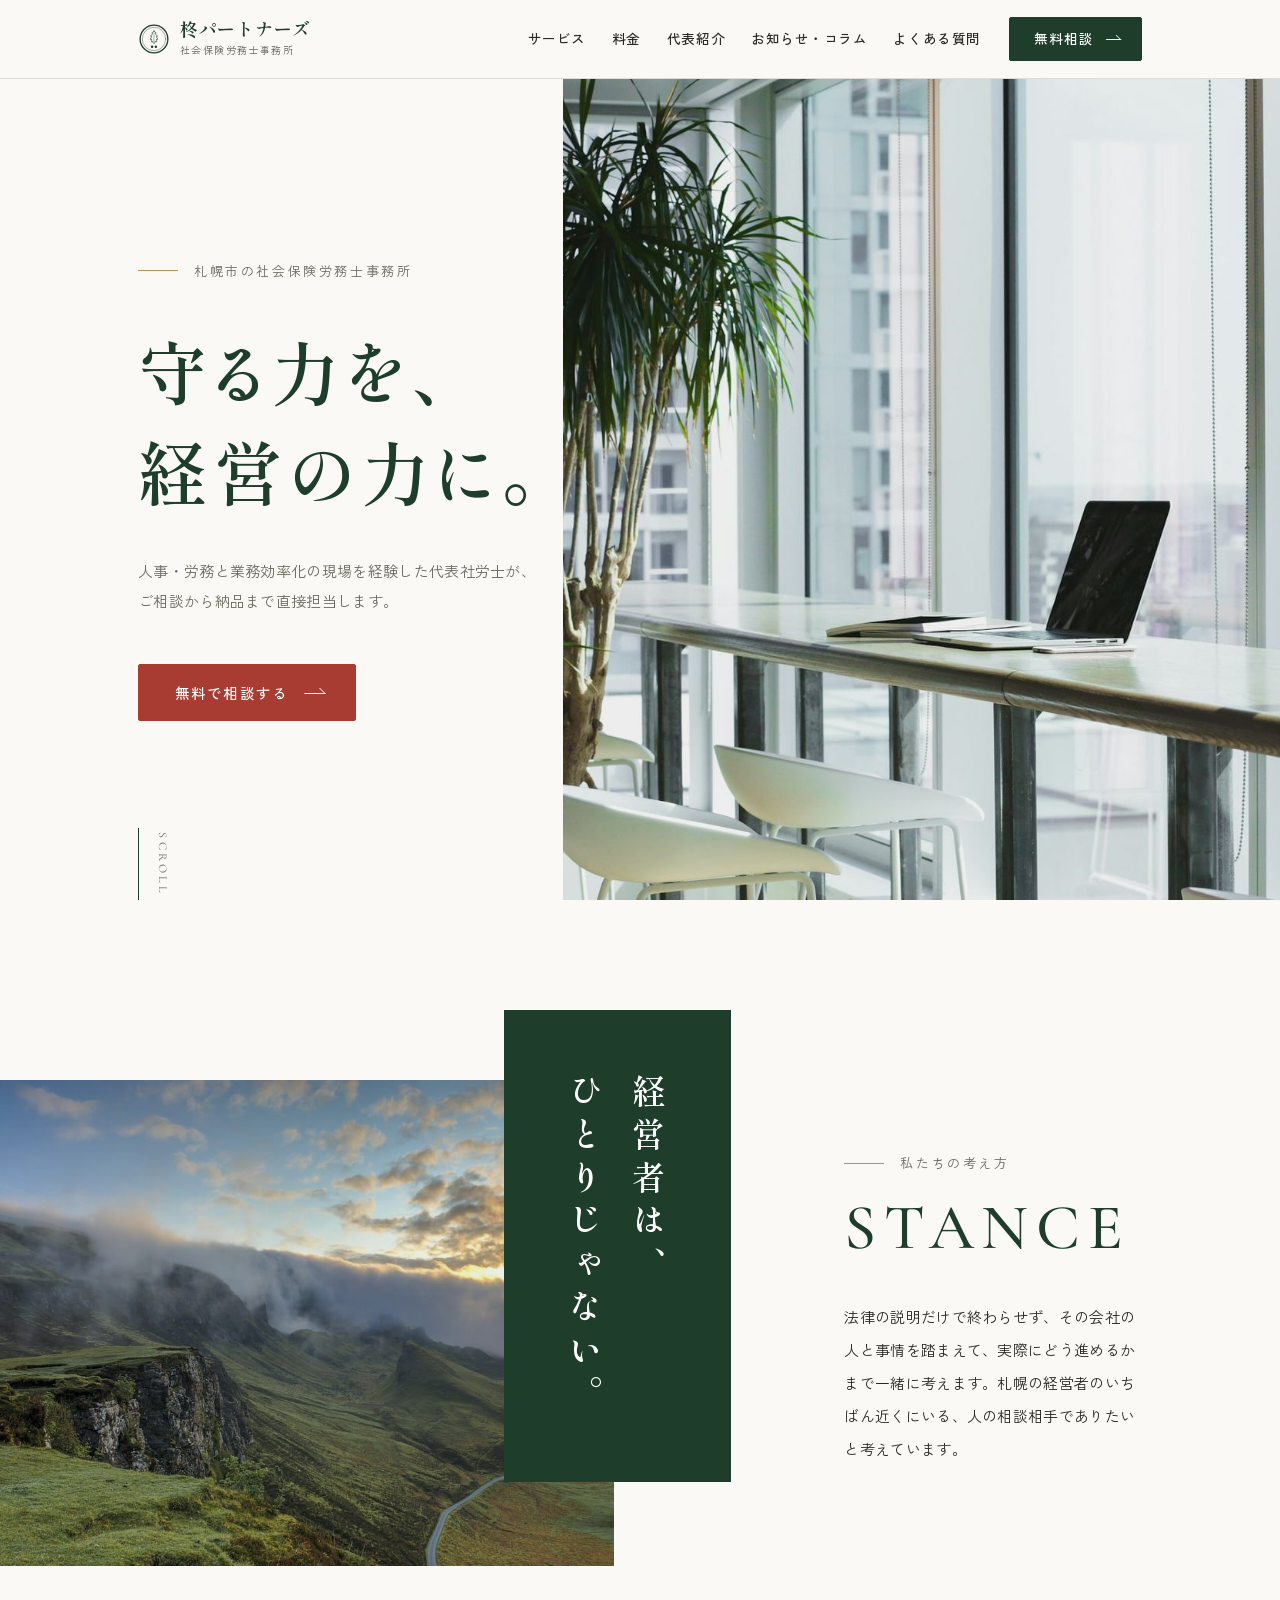
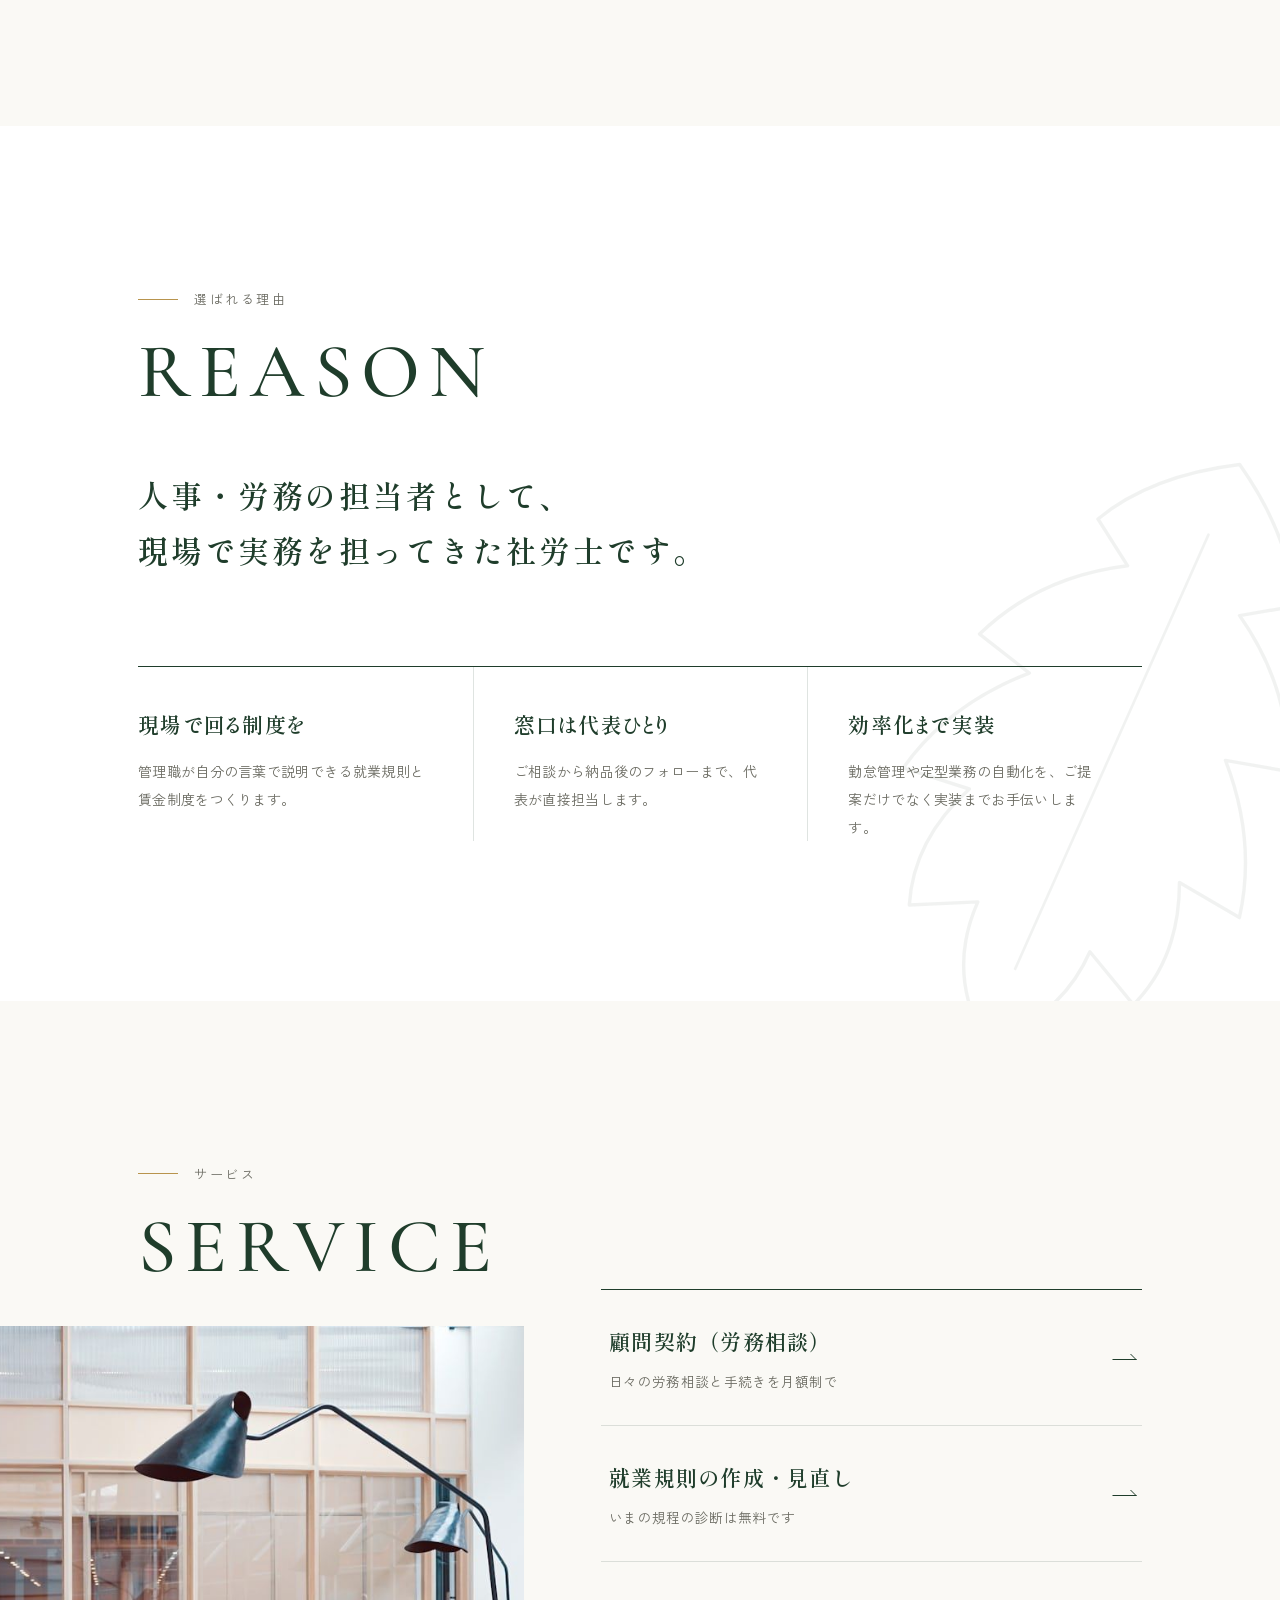
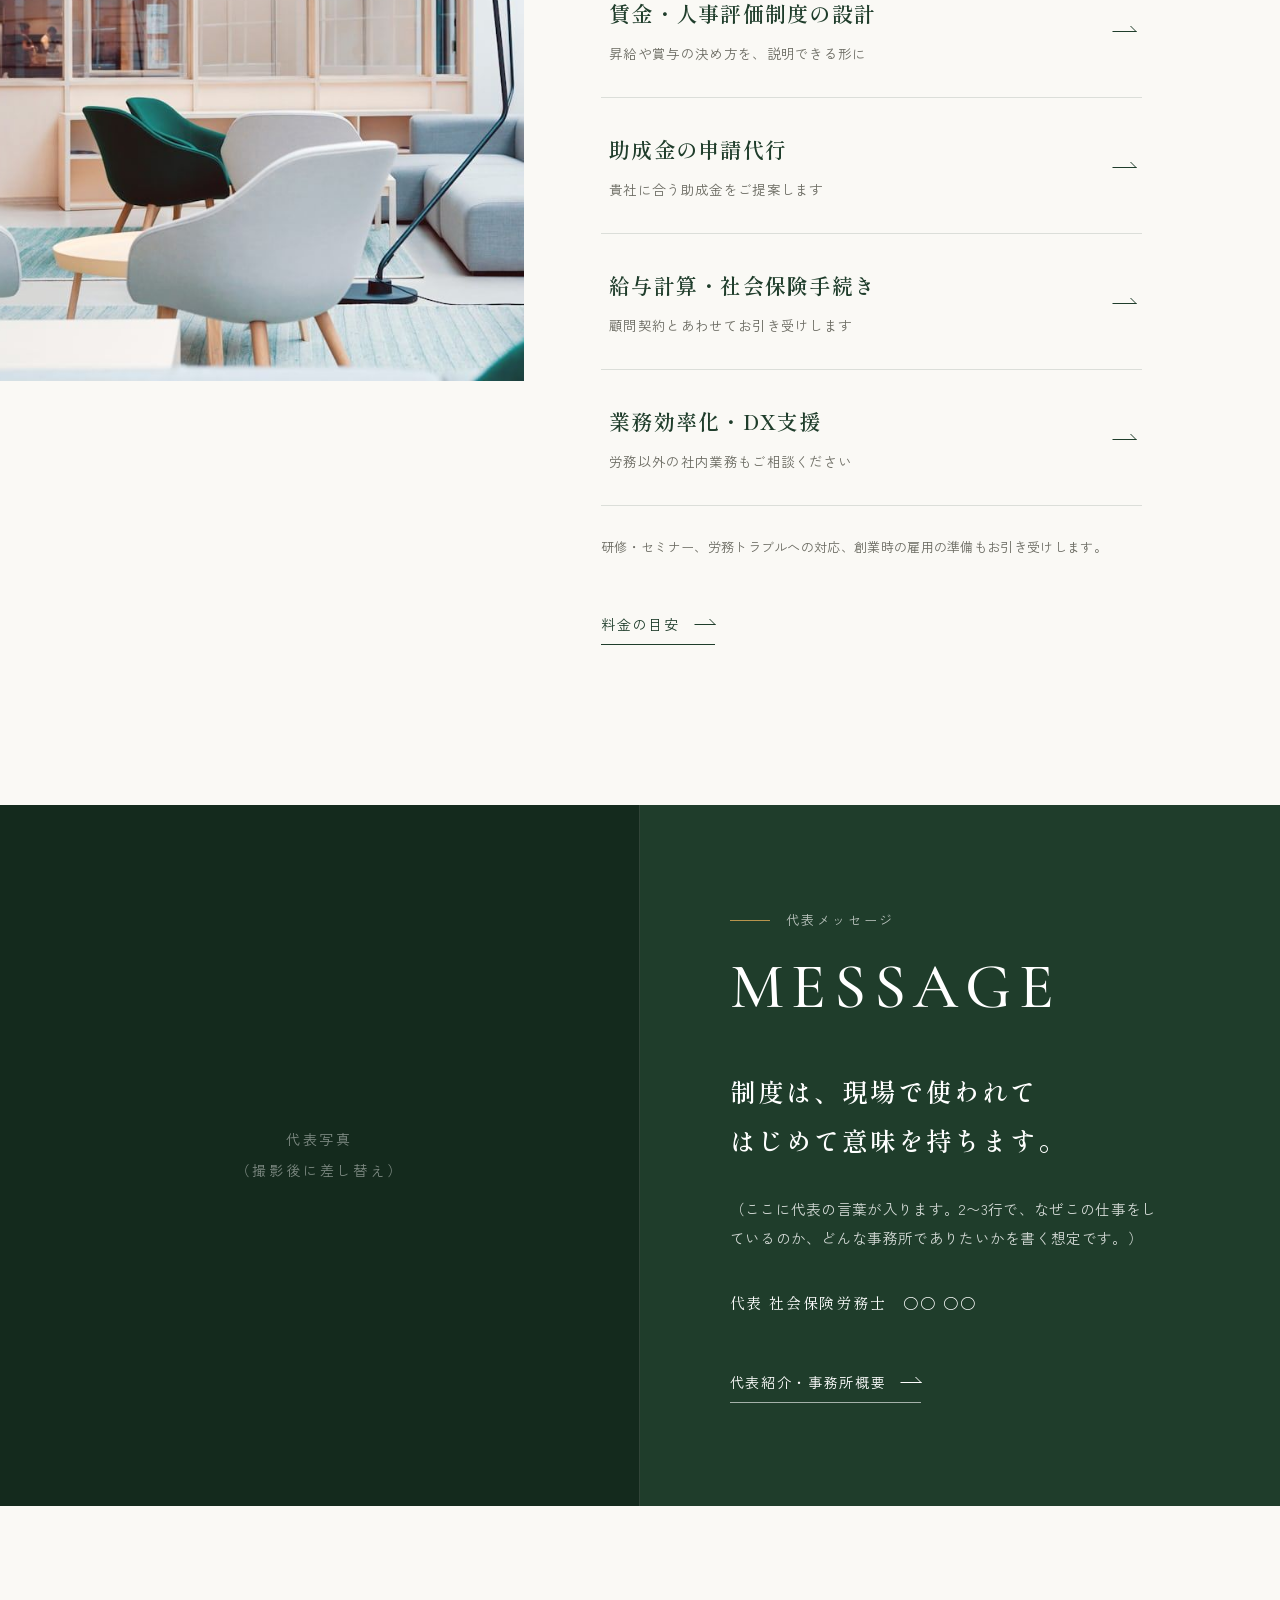
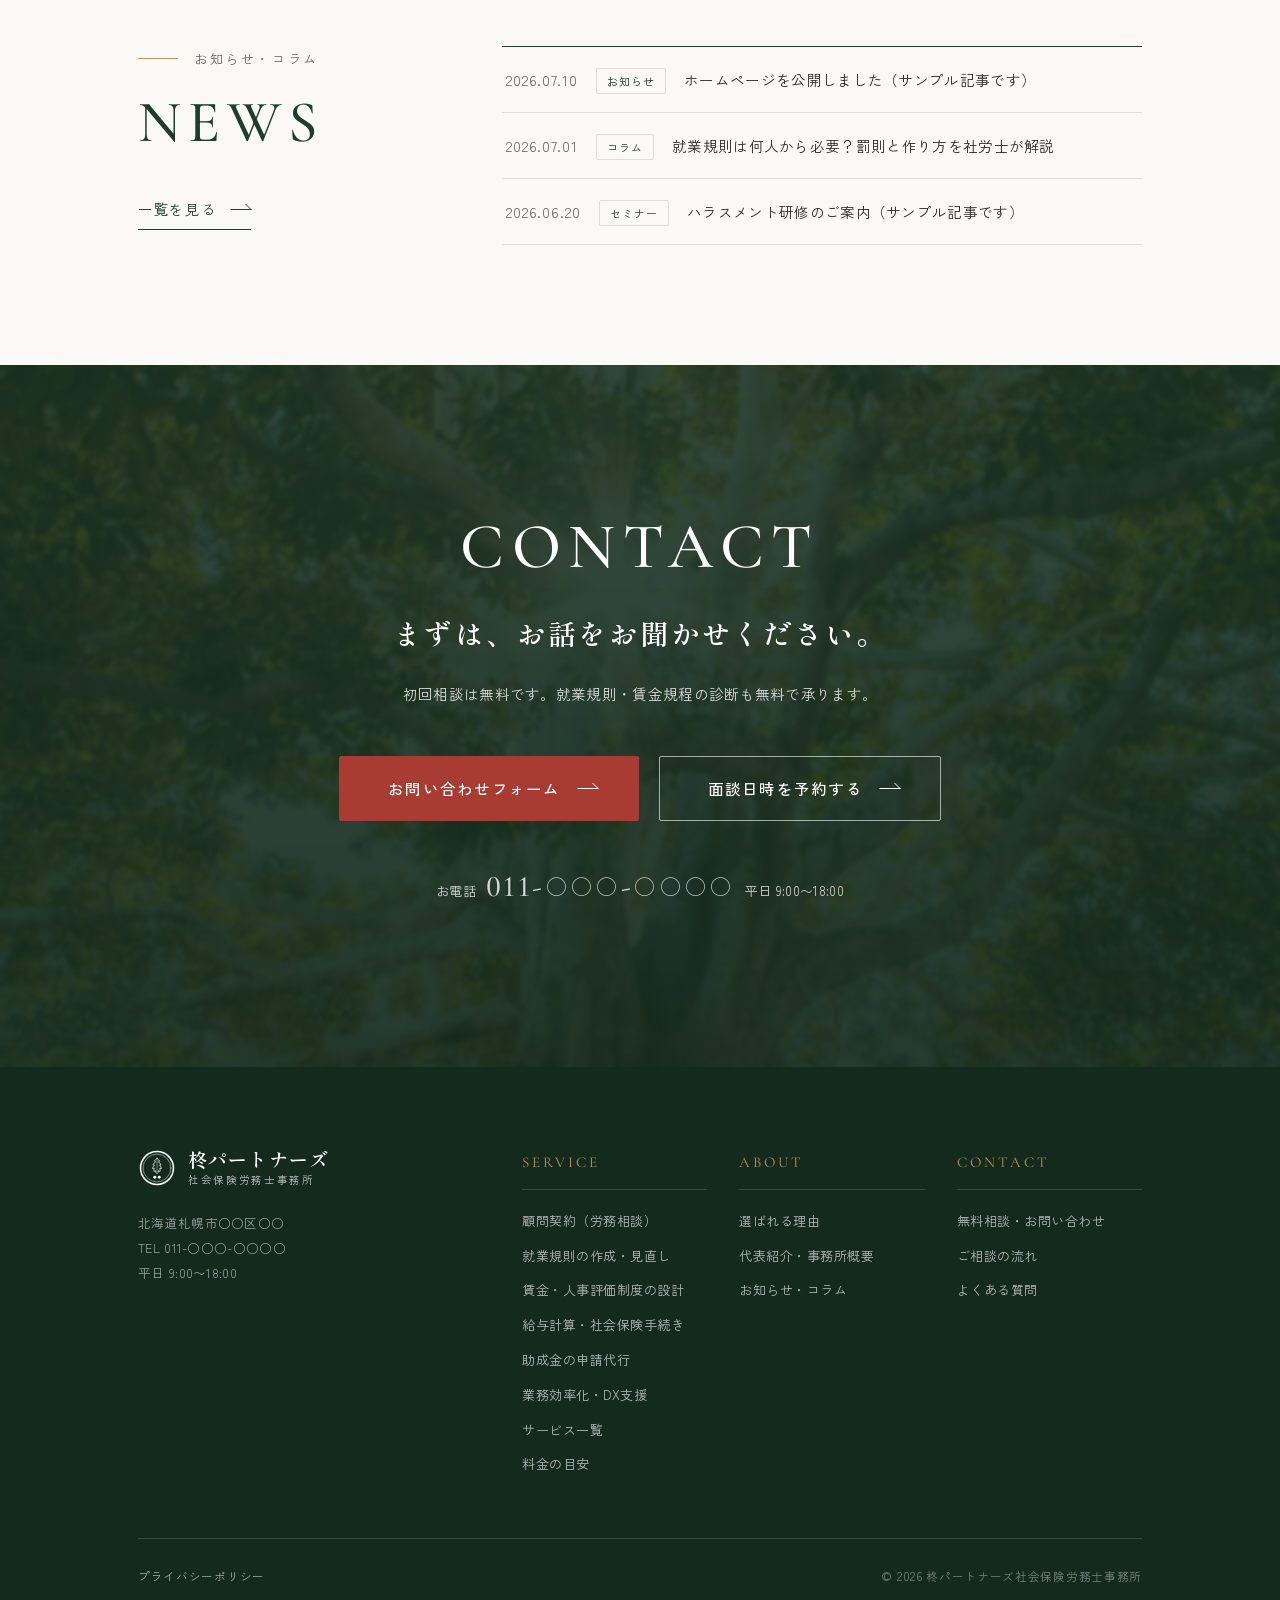
==== index.html @ 69047b7f "確認用公開版を追加 Co-Authored-By: Claude Opus 5.5 <noreply@anthropic.com>" ====
<!DOCTYPE html>
<html lang="ja">
<head>
  <meta charset="UTF-8">
  <meta name="viewport" content="width=device-width, initial-scale=1.0">
  <meta name="robots" content="noindex, nofollow">

  <!-- ================= SEO基本設定 =================
       事務所名・地域名が変わる場合は、このファイル内の
       「柊パートナーズ」「札幌」を一括置換してください。 -->
  <title>札幌の社会保険労務士|柊パートナーズ社会保険労務士事務所</title>
  <meta name="description" content="札幌市の中小企業を支える社会保険労務士事務所。労務相談、就業規則・賃金・人事評価制度の設計、助成金の申請代行、給与計算、業務効率化（DX）支援まで、人事・労務の現場を経験した代表社労士が直接対応。就業規則の無料診断も承ります。">
  <link rel="canonical" href="https://example.com/"><!-- ドメイン取得後に差し替え -->

  <!-- OGP(SNS共有時の表示) -->
  <meta property="og:type" content="website">
  <meta property="og:title" content="札幌の社会保険労務士|柊パートナーズ社会保険労務士事務所">
  <meta property="og:description" content="就業規則や賃金制度の設計から、助成金の申請、業務の効率化まで。人事・労務の現場を経験した代表社労士が直接担当します。初回相談無料。">
  <meta property="og:url" content="https://example.com/">
  <meta property="og:locale" content="ja_JP">

  <!-- フォント: 英字見出し=Cormorant Garamond / 見出し=しっぽり明朝 / 本文=Zen角ゴシック New -->
  <link rel="preconnect" href="https://fonts.googleapis.com">
  <link rel="preconnect" href="https://fonts.gstatic.com" crossorigin>
  <link href="https://fonts.googleapis.com/css2?family=Cormorant+Garamond:wght@500;600&family=Shippori+Mincho:wght@400;500;600;700&family=Zen+Kaku+Gothic+New:wght@400;500;700&display=swap" rel="stylesheet">

  <link rel="icon" href="assets/img/favicon.svg" type="image/svg+xml">
  <link rel="apple-touch-icon" href="assets/img/apple-touch-icon.png">
  <link rel="stylesheet" href="css/style.css">

  <!-- ================= 構造化データ(SEO) ================= -->
  <script type="application/ld+json">
  {
    "@context": "https://schema.org",
    "@type": "ProfessionalService",
    "name": "柊パートナーズ社会保険労務士事務所",
    "description": "札幌市の中小企業向けに、労務相談・就業規則作成・賃金/人事評価制度設計・助成金の申請代行・給与計算・業務効率化（DX）支援を提供する社会保険労務士事務所",
    "address": {
      "@type": "PostalAddress",
      "addressLocality": "札幌市",
      "addressRegion": "北海道",
      "streetAddress": "（開業後に住所を記載）"
    },
    "areaServed": "札幌市および北海道全域",
    "url": "https://example.com/",
    "telephone": "（開業後に記載）",
    "priceRange": "顧問料 月額20,000円〜"
  }
  </script>
</head>
<body>

<!-- ================= ヘッダー ================= -->
<header class="site-header">
  <div class="container header-inner">
    <a href="#" class="brand">
      <span class="brand-mark" aria-hidden="true">
        <!-- 家紋風「丸に柊」ロゴ(C案) -->
        <svg viewBox="0 0 120 120" xmlns="http://www.w3.org/2000/svg" fill="none" stroke="currentColor" stroke-linejoin="round" stroke-linecap="round">
          <circle cx="60" cy="60" r="52" stroke-width="5"/>
          <circle cx="60" cy="60" r="44" stroke-width="1.5"/>
          <g transform="translate(60 54) scale(0.58) translate(-60 -51)">
            <path d="M60 10 Q50 16 46 24 L52 28 Q42 34 38 44 L46 46 Q38 54 36 64 L45 63 Q41 72 44 80 L52 76 Q52 86 60 92 Q68 86 68 76 L76 80 Q79 72 75 63 L84 64 Q82 54 74 46 L82 44 Q78 34 68 28 L74 24 Q70 16 60 10 Z" stroke-width="4"/>
            <path d="M60 20 L60 82" stroke-width="2.4"/>
          </g>
          <circle cx="53" cy="89" r="4.6" fill="currentColor" stroke="none"/>
          <circle cx="67" cy="89" r="4.6" fill="currentColor" stroke="none"/>
        </svg>
      </span>
      <span class="brand-text">
        <span class="brand-name">柊パートナーズ</span>
        <span class="brand-sub">社会保険労務士事務所</span>
      </span>
    </a>
    <nav class="global-nav" aria-label="メインメニュー">
      <a href="#service">サービス</a>
      <a href="price.html">料金</a>
      <a href="about.html">代表紹介</a>
      <a href="news.html">お知らせ・コラム</a>
      <a href="contact.html#faq">よくある質問</a>
    </nav>
    <a href="contact.html" class="btn btn-header">無料相談</a>
    <button class="nav-toggle" id="nav-toggle" aria-label="メニューを開く" aria-expanded="false" aria-controls="mobile-menu">
      <span></span><span></span><span></span>
    </button>
  </div>
  <nav class="mobile-menu" id="mobile-menu" aria-label="モバイルメニュー" hidden>
    <a href="#reason">選ばれる理由</a>
    <a href="#service">サービス</a>
    <a href="service/joseikin.html">助成金の申請代行</a>
    <a href="contact.html#flow">ご相談の流れ</a>
    <a href="price.html">料金</a>
    <a href="about.html">代表紹介・事務所概要</a>
    <a href="news.html">お知らせ・コラム</a>
    <a href="contact.html#faq">よくある質問</a>
    <a href="contact.html" class="mobile-menu-cta">無料相談・お問い合わせ</a>
  </nav>
</header>

<main class="v4">

  <!-- 1. ヒーロー -->
  <section class="v4-hero">
    <div class="v4-hero-photo" role="img" aria-label="事務所のイメージ写真"></div>
    <div class="container">
      <p class="v4-label">札幌市の社会保険労務士事務所</p>
      <h1 class="v4-hero-title">守る力を、<br>経営の力に。</h1>
      <p class="v4-hero-lead">人事・労務と業務効率化の現場を経験した代表社労士が、<br class="pc-only">ご相談から納品まで直接担当します。</p>
      <a href="contact.html" class="btn btn-primary">無料で相談する</a>
    </div>
    <p class="v4-scroll">SCROLL</p>
  </section>

  <!-- 2. 理念 -->
  <section class="v4-stance">
    <div class="v4-stance-photo" role="img" aria-label="北海道の風景"></div>
    <p class="v4-stance-copy">経営者は、<br>ひとりじゃない。</p>
    <div class="v4-stance-body">
      <p class="v4-label">私たちの考え方</p>
      <p class="v4-en">STANCE</p>
      <p class="text">法律の説明だけで終わらせず、その会社の人と事情を踏まえて、実際にどう進めるかまで一緒に考えます。札幌の経営者のいちばん近くにいる、人の相談相手でありたいと考えています。</p>
    </div>
  </section>

  <!-- 3. 選ばれる理由 -->
  <section class="v4-reason" id="reason">
    <span class="v4-reason-leaf"><svg viewBox="30 4 60 94" xmlns="http://www.w3.org/2000/svg" fill="none" stroke="currentColor" stroke-linejoin="round" stroke-linecap="round" aria-hidden="true"><path d="M60 10 Q50 16 46 24 L52 28 Q42 34 38 44 L46 46 Q38 54 36 64 L45 63 Q41 72 44 80 L52 76 Q52 86 60 92 Q68 86 68 76 L76 80 Q79 72 75 63 L84 64 Q82 54 74 46 L82 44 Q78 34 68 28 L74 24 Q70 16 60 10 Z" stroke-width=".45"/><path d="M60 20 L60 82" stroke-width=".35"/></svg></span>
    <div class="container">
      <p class="v4-label">選ばれる理由</p>
      <p class="v4-en">REASON</p>
      <p class="v4-reason-lead">人事・労務の担当者として、<br>現場で実務を担ってきた社労士です。</p>
      <ul class="v4-points">
        <li><h3>現場で回る制度を</h3><p>管理職が自分の言葉で説明できる就業規則と賃金制度をつくります。</p></li>
        <li><h3>窓口は代表ひとり</h3><p>ご相談から納品後のフォローまで、代表が直接担当します。</p></li>
        <li><h3>効率化まで実装</h3><p>勤怠管理や定型業務の自動化を、ご提案だけでなく実装までお手伝いします。</p></li>
      </ul>
    </div>
  </section>

  <!-- 4. サービス -->
  <section class="v4-service" id="service">
    <div class="container v4-service-grid">
      <div>
        <p class="v4-label">サービス</p>
        <p class="v4-en">SERVICE</p>
        <div class="v4-service-photo" role="img" aria-label="執務スペースのイメージ写真"></div>
      </div>
      <div>
        <nav class="v4-service-list" aria-label="サービス一覧">
          <a href="service/komon.html"><strong>顧問契約（労務相談）</strong><span>日々の労務相談と手続きを月額制で</span><i></i></a>
          <a href="service/shugyokisoku.html"><strong>就業規則の作成・見直し</strong><span>いまの規程の診断は無料です</span><i></i></a>
          <a href="service/chingin-hyoka.html"><strong>賃金・人事評価制度の設計</strong><span>昇給や賞与の決め方を、説明できる形に</span><i></i></a>
          <a href="service/joseikin.html"><strong>助成金の申請代行</strong><span>貴社に合う助成金をご提案します</span><i></i></a>
          <a href="service/kyuyo.html"><strong>給与計算・社会保険手続き</strong><span>顧問契約とあわせてお引き受けします</span><i></i></a>
          <a href="service/dx.html"><strong>業務効率化・DX支援</strong><span>労務以外の社内業務もご相談ください</span><i></i></a>
        </nav>
        <p class="v4-service-note">研修・セミナー、労務トラブルへの対応、創業時の雇用の準備もお引き受けします。</p>
        <p style="margin-top:48px"><a href="price.html" class="v4-more">料金の目安</a></p>
      </div>
    </div>
  </section>

  <!-- 5. 代表メッセージ -->
  <section class="v4-message">
    <div class="v4-message-photo">代表写真<br>（撮影後に差し替え）</div>
    <div class="v4-message-body">
      <p class="v4-label">代表メッセージ</p>
      <p class="v4-en">MESSAGE</p>
      <p class="v4-message-quote">制度は、現場で使われて<br>はじめて意味を持ちます。</p>
      <p class="v4-message-text">（ここに代表の言葉が入ります。2〜3行で、なぜこの仕事をしているのか、どんな事務所でありたいかを書く想定です。）</p>
      <p class="v4-message-name">代表 社会保険労務士　○○ ○○</p>
      <a href="about.html" class="v4-more">代表紹介・事務所概要</a>
    </div>
  </section>

  <!-- 6. お知らせ -->
  <section class="v4-news">
    <div class="container v4-news-grid">
      <div>
        <p class="v4-label">お知らせ・コラム</p>
        <p class="v4-en">NEWS</p>
        <a href="news.html" class="v4-more">一覧を見る</a>
      </div>
      <ul class="news-list">
        <li><time datetime="2026-07-10">2026.07.10</time><span class="news-tag">お知らせ</span><a href="#">ホームページを公開しました（サンプル記事です）</a></li>
        <li><time datetime="2026-07-01">2026.07.01</time><span class="news-tag">コラム</span><a href="news/2026-07-01-shugyokisoku.html">就業規則は何人から必要？罰則と作り方を社労士が解説</a></li>
        <li><time datetime="2026-06-20">2026.06.20</time><span class="news-tag">セミナー</span><a href="#">ハラスメント研修のご案内（サンプル記事です）</a></li>
      </ul>
    </div>
  </section>

  <!-- お問い合わせの帯(フォーム本体は contact.html) -->
  <section class="v4-contact" id="contact">
    <div class="container">
      <p class="v4-en">CONTACT</p>
      <p class="v4-contact-title">まずは、お話をお聞かせください。</p>
      <p class="v4-contact-lead">初回相談は無料です。就業規則・賃金規程の診断も無料で承ります。</p>
      <div class="v4-contact-btns">
        <a href="contact.html" class="btn btn-primary btn-large">お問い合わせフォーム</a>
        <!-- 開業時: TimeRex・Googleカレンダー等の予約ページURLに差し替え -->
        <a href="#" class="btn btn-ghost btn-large">面談日時を予約する</a>
      </div>
      <p class="v4-contact-tel">お電話<strong>011-○○○-○○○○</strong>平日 9:00〜18:00</p>
    </div>
  </section>

</main>

<!-- ================= フッター ================= -->
<footer class="site-footer">
  <div class="container">
    <div class="footer-main">
      <div class="footer-brand">
        <a href="#" class="footer-logo">
          <span class="footer-mark" aria-hidden="true">
            <svg viewBox="0 0 120 120" xmlns="http://www.w3.org/2000/svg" fill="none" stroke="currentColor" stroke-linejoin="round" stroke-linecap="round">
          <circle cx="60" cy="60" r="52" stroke-width="5"/>
          <circle cx="60" cy="60" r="44" stroke-width="1.5"/>
          <g transform="translate(60 54) scale(0.58) translate(-60 -51)">
            <path d="M60 10 Q50 16 46 24 L52 28 Q42 34 38 44 L46 46 Q38 54 36 64 L45 63 Q41 72 44 80 L52 76 Q52 86 60 92 Q68 86 68 76 L76 80 Q79 72 75 63 L84 64 Q82 54 74 46 L82 44 Q78 34 68 28 L74 24 Q70 16 60 10 Z" stroke-width="4"/>
            <path d="M60 20 L60 82" stroke-width="2.4"/>
          </g>
          <circle cx="53" cy="89" r="4.6" fill="currentColor" stroke="none"/>
          <circle cx="67" cy="89" r="4.6" fill="currentColor" stroke="none"/>
        </svg>
          </span>
          <span>
            <span class="footer-name">柊パートナーズ</span>
            <span class="footer-sub">社会保険労務士事務所</span>
          </span>
        </a>
        <p class="footer-addr">
          北海道札幌市○○区○○<br>
          TEL 011-○○○-○○○○<br>
          平日 9:00〜18:00
        </p>
      </div>
      <nav class="footer-nav" aria-label="フッターメニュー">
        <div class="footer-col">
          <p class="footer-col-title">SERVICE</p>
          <a href="service/komon.html">顧問契約（労務相談）</a>
          <a href="service/shugyokisoku.html">就業規則の作成・見直し</a>
          <a href="service/chingin-hyoka.html">賃金・人事評価制度の設計</a>
          <a href="service/kyuyo.html">給与計算・社会保険手続き</a>
          <a href="service/joseikin.html">助成金の申請代行</a>
          <a href="service/dx.html">業務効率化・DX支援</a>
          <a href="#service">サービス一覧</a>
          <a href="price.html">料金の目安</a>
        </div>
        <div class="footer-col">
          <p class="footer-col-title">ABOUT</p>
          <a href="#reason">選ばれる理由</a>
          <a href="about.html">代表紹介・事務所概要</a>
          <a href="news.html">お知らせ・コラム</a>
        </div>
        <div class="footer-col">
          <p class="footer-col-title">CONTACT</p>
          <a href="contact.html">無料相談・お問い合わせ</a>
          <a href="contact.html#flow">ご相談の流れ</a>
          <a href="contact.html#faq">よくある質問</a>
        </div>
      </nav>
    </div>
    <div class="footer-bottom">
      <a href="privacy.html">プライバシーポリシー</a>
      <p class="copyright">&copy; 2026 柊パートナーズ社会保険労務士事務所</p>
    </div>
  </div>
</footer>

<!-- スマホ用の追従ボタン(ヒーローを過ぎたら表示、お問い合わせの帯の付近で隠す) -->
<div class="sp-cta" id="sp-cta" aria-hidden="true">
  <a href="price.html" class="sp-cta-sub" tabindex="-1">料金の目安</a>
  <a href="contact.html" class="sp-cta-main" tabindex="-1">無料で相談する</a>
</div>

<script>
// スマホ用メニューの開閉
(function () {
  const toggle = document.getElementById('nav-toggle');
  const menu = document.getElementById('mobile-menu');
  function close() {
    menu.hidden = true;
    toggle.classList.remove('is-open');
    toggle.setAttribute('aria-expanded', 'false');
    toggle.setAttribute('aria-label', 'メニューを開く');
  }
  toggle.addEventListener('click', function () {
    const opening = menu.hidden;
    if (opening) {
      menu.hidden = false;
      toggle.classList.add('is-open');
      toggle.setAttribute('aria-expanded', 'true');
      toggle.setAttribute('aria-label', 'メニューを閉じる');
    } else {
      close();
    }
  });
  // メニュー内のリンクを押したら閉じる
  menu.querySelectorAll('a').forEach(a => a.addEventListener('click', close));
})();

// スマホ用の追従ボタン: ヒーローを過ぎたら表示し、お問い合わせ以降では隠す
(function () {
  const bar = document.getElementById('sp-cta');
  const hero = document.querySelector('.v4-hero');
  const contact = document.getElementById('contact');
  if (!bar || !hero || !contact) return;
  function update() {
    const pastHero = hero.getBoundingClientRect().bottom < 0;
    const atContact = contact.getBoundingClientRect().top < window.innerHeight * 0.8;
    const show = pastHero && !atContact;
    bar.classList.toggle('is-shown', show);
    bar.setAttribute('aria-hidden', show ? 'false' : 'true');
    bar.querySelectorAll('a').forEach(a => { a.tabIndex = show ? 0 : -1; });
  }
  window.addEventListener('scroll', update, { passive: true });
  window.addEventListener('resize', update);
  update();
})();
</script>

</body>
</html>
---- css/style.css ----
/* =====================================================
   柊パートナーズ社会保険労務士事務所 プロトタイプ v3
   コンセプト: シンプル × ハイクラス
   - 余白を惜しみなく使う
   - 英字ラベルを大きく、日本語見出しを控えめに(階層のリズム)
   - 色数を絞る(生成り・深緑・金の細線、赤はCTAのみ)
   -----------------------------------------------------
   ブランド変更時は :root の変数を差し替えれば
   サイト全体の配色・書体が一括で切り替わります。
   ===================================================== */

:root {
  /* --- ブランドカラー --- */
  --color-primary: #1f3d2b;      /* 深緑(メイン) */
  --color-primary-dark: #142a1d; /* さらに濃い緑(フッター等) */
  --color-primary-soft: #eef1ec; /* ごく淡い緑(帯・囲み) */
  --color-accent: #a83c32;       /* 実の赤(CTAのみ) */
  --color-accent-dark: #8d2c23;
  --color-gold: #b8944d;         /* 金(細線・ラベル) */
  --color-bg: #faf9f5;           /* 生成り(ベース背景) */
  --color-text: #2b2b26;
  --color-text-soft: #6b6b62;
  --color-white: #ffffff;
  --hairline: rgba(31, 61, 43, .14); /* 細線 */

  /* --- 書体 --- */
  --font-serif: "Shippori Mincho", "Hiragino Mincho ProN", "Yu Mincho", serif;
  --font-sans: "Zen Kaku Gothic New", "Hiragino Kaku Gothic ProN", "Yu Gothic", sans-serif;
  --container: clamp(1060px, 82vw, 1440px);
  --font-en: "Cormorant Garamond", "Shippori Mincho", serif; /* 英字見出し専用の欧文書体 */
}

/* ---------- リセット・ベース ---------- */
* { margin: 0; padding: 0; box-sizing: border-box; }
html { scroll-behavior: smooth; scroll-padding-top: 90px; }
body {
  font-family: var(--font-sans);
  color: var(--color-text);
  background: var(--color-bg);
  line-height: 2.0;
  font-size: 15.5px;
  letter-spacing: .02em;
}
img { max-width: 100%; display: block; }
a { color: inherit; text-decoration: none; }
ul, ol { list-style: none; }
.container { max-width: var(--container); margin: 0 auto; padding: 0 28px; }
/* 見出しは約物(、。「」)の前後の空きを詰める */
h1, h2, h3, .philosophy-text, .worries-close, .profile-message { font-feature-settings: "palt"; }
.sp-only { display: none; }
.pc-only { display: inline; }

/* ---------- フェードイン(見出しだけ。本文やカードは動かさない) ---------- */
.section-title.reveal, .split-head.reveal, .dx-head.reveal, .philosophy-text.reveal {
  opacity: 0;
  transform: translateY(10px);
  transition: opacity .7s ease, transform .7s ease;
}
.reveal.is-visible.is-visible { opacity: 1; transform: none; }
@media (prefers-reduced-motion: reduce) {
  .reveal.reveal.reveal { opacity: 1; transform: none; transition: none; }
}

/* ---------- ボタン(角型+細い矢印) ---------- */
.btn {
  display: inline-flex;
  align-items: center;
  justify-content: center;
  gap: 16px;
  padding: 16px 30px 16px 36px;
  border-radius: 2px;
  border: 1px solid transparent;
  font-weight: 500;
  font-size: 14.5px;
  line-height: 1.6;
  letter-spacing: .08em;
  transition: background-color .25s, color .25s, border-color .25s;
  font-family: inherit;
  cursor: pointer;
}
.btn::after {
  /* 細い矢印(線+斜めの先端) */
  content: "";
  flex-shrink: 0;
  width: 20px;
  height: 5px;
  border-bottom: 1px solid currentColor;
  border-right: 1px solid currentColor;
  transform: skewX(45deg) translateY(-2px);
  transition: transform .25s;
}
.btn:hover::after { transform: skewX(45deg) translate(5px, -2px); }
.btn-primary {
  background: var(--color-accent);
  border-color: var(--color-accent);
  color: var(--color-white);
}
.btn-primary:hover { background: var(--color-accent-dark); border-color: var(--color-accent-dark); }
.btn-outline {
  border-color: var(--color-primary);
  color: var(--color-primary);
  background: transparent;
}
.btn-outline:hover { background: var(--color-primary); color: var(--color-white); }
.btn-large { padding: 19px 40px 19px 48px; font-size: 15.5px; }
.btn-header {
  background: var(--color-primary);
  border-color: var(--color-primary);
  color: var(--color-white);
  padding: 10px 20px 10px 24px;
  font-size: 13.5px;
  gap: 12px;
}
.btn-header::after { width: 14px; height: 4px; }
.btn-header:hover { background: var(--color-primary-dark); }

/* ---------- セクション見出し(英字を主役に) ---------- */
.section-title {
  font-size: 14px;
  font-weight: 500;
  letter-spacing: .22em;
  color: var(--color-text-soft);
  text-align: center;
  margin-bottom: 64px;
  line-height: 1.6;
}
.section-title .en {
  display: block;
  font-family: var(--font-en);
  font-size: 50px;
  font-weight: 500;
  line-height: 1.2;
  letter-spacing: .1em;
  color: var(--color-primary);
  margin-bottom: 14px;
}
.section-title::after {
  /* 見出し下のあしらい(線・柊の葉・線) */
  content: "";
  display: block;
  width: 96px;
  height: 24px;
  background: url("data:image/svg+xml,%3Csvg xmlns='http://www.w3.org/2000/svg' viewBox='0 0 96 24' fill='none' stroke='%23b8944d' stroke-linejoin='round' stroke-linecap='round'%3E%3Cpath d='M0 12H36M60 12H96' stroke-width='1'/%3E%3Cg transform='translate(48 12) scale(.25) translate(-60 -51)' stroke-width='4.5'%3E%3Cpath d='M60 10 Q50 16 46 24 L52 28 Q42 34 38 44 L46 46 Q38 54 36 64 L45 63 Q41 72 44 80 L52 76 Q52 86 60 92 Q68 86 68 76 L76 80 Q79 72 75 63 L84 64 Q82 54 74 46 L82 44 Q78 34 68 28 L74 24 Q70 16 60 10 Z'/%3E%3Cpath d='M60 22 L60 80'/%3E%3C/g%3E%3C/svg%3E") center / contain no-repeat;
  margin: 16px auto 0;
}
/* 英字を付けない、日本語だけの見出し */
.section-title.ja {
  font-family: var(--font-serif);
  font-size: 30px;
  font-weight: 600;
  letter-spacing: .12em;
  color: var(--color-primary);
}
.section-title.left { text-align: left; }
.section-title.left::after { margin-left: 0; }
.section-lead {
  text-align: center;
  color: var(--color-text-soft);
  margin: -40px 0 56px;
  font-size: 14.5px;
}
section { padding: 120px 0; }

/* ---------- 左に見出し・右に本文の2分割(REASON / FAQ) ---------- */
.split { display: grid; grid-template-columns: minmax(300px, 30%) 1fr; gap: clamp(80px, 6vw, 120px); align-items: start; }
.split-head { position: sticky; top: 118px; }
.split-head .section-title { margin-bottom: 30px; }
.split-lead { font-size: 14px; color: var(--color-text-soft); }

/* ---------- ヘッダー ---------- */
.site-header {
  position: sticky;
  top: 0;
  z-index: 100;
  background: rgba(250, 249, 245, .92);
  backdrop-filter: blur(8px);
  border-bottom: 1px solid var(--hairline);
}
.header-inner {
  display: flex;
  align-items: center;
  gap: 28px;
  height: 78px;
}
.brand { display: flex; align-items: center; gap: 10px; margin-right: auto; }
.brand-mark { width: 32px; height: 32px; color: var(--color-primary); }
.brand-mark svg { width: 100%; height: 100%; }
.brand-name {
  display: block;
  font-family: var(--font-serif);
  font-size: 18px;
  font-weight: 600;
  color: var(--color-primary);
  line-height: 1.2;
  letter-spacing: .04em;
}
.brand-sub { display: block; font-size: 10px; letter-spacing: .14em; color: var(--color-text-soft); }
.global-nav { display: flex; gap: 26px; font-size: 13.5px; font-weight: 500; letter-spacing: .04em; }
.global-nav a { color: var(--color-text); padding: 6px 0; border-bottom: 1px solid transparent; transition: border-color .2s, color .2s; }
.global-nav a:hover { color: var(--color-primary); border-bottom-color: var(--color-gold); }

/* ハンバーガーボタン(スマホのみ表示) */
.nav-toggle {
  display: none;
  width: 44px; height: 44px;
  background: none;
  border: none;
  cursor: pointer;
  flex-direction: column;
  align-items: center;
  justify-content: center;
  gap: 6px;
  margin-left: -6px;
}
.nav-toggle span {
  display: block;
  width: 22px; height: 1.5px;
  background: var(--color-primary);
  transition: transform .3s, opacity .3s;
}
.nav-toggle.is-open span:nth-child(1) { transform: translateY(7.5px) rotate(45deg); }
.nav-toggle.is-open span:nth-child(2) { opacity: 0; }
.nav-toggle.is-open span:nth-child(3) { transform: translateY(-7.5px) rotate(-45deg); }

/* スマホ用メニュー(開いたときだけ表示) */
.mobile-menu {
  position: absolute;
  top: 100%;
  left: 0; right: 0;
  background: var(--color-bg); /* 下の文字が透けないよう不透明にする */
  border-bottom: 1px solid var(--hairline);
  padding: 14px 28px 26px;
  box-shadow: 0 18px 34px rgba(31, 61, 43, .12);
}
.mobile-menu a {
  display: block;
  padding: 14px 4px;
  font-size: 14.5px;
  letter-spacing: .06em;
  color: var(--color-text);
  border-bottom: 1px solid var(--hairline);
}
.mobile-menu a:active { color: var(--color-primary); }
@media (min-width: 901px) {
  .mobile-menu { display: none !important; } /* PCでは常に非表示(開いたまま画面を広げた場合の保険) */
}
.mobile-menu .mobile-menu-cta {
  margin-top: 18px;
  text-align: center;
  background: var(--color-accent);
  color: var(--color-white);
  border-radius: 2px;
  border-bottom: none;
  padding: 14px;
  font-weight: 500;
}

/* ---------- ヒーロー(左:コピー / 右:写真) ---------- */
.hero {
  padding: 0;
  background: var(--color-bg);
  border-bottom: 1px solid var(--hairline);
  position: relative;
  overflow: hidden;
}
.hero-photo {
  position: absolute;
  top: 0; right: 0; bottom: 0;
  width: 42%;
  background: url("../assets/img/hero.jpg") center / cover no-repeat;
}
.hero-photo::after {
  /* 写真の左下に添える金の細線 */
  content: "";
  position: absolute;
  left: -14px; bottom: 28px;
  width: 1px; height: 120px;
  background: var(--color-gold);
}
.hero-inner { padding-top: 132px; padding-bottom: 124px; position: relative; }
.hero-copy { max-width: 54%; }
.hero-eyebrow {
  display: inline-flex;
  align-items: center;
  gap: 14px;
  font-size: 12.5px;
  font-weight: 500;
  letter-spacing: .2em;
  color: var(--color-primary);
  margin-bottom: 30px;
}
.hero-eyebrow::before {
  content: "";
  width: 36px;
  height: 1px;
  background: var(--color-gold);
}
.hero-title {
  font-family: var(--font-serif);
  font-size: 58px;
  font-weight: 600;
  color: var(--color-primary);
  line-height: 1.5;
  letter-spacing: .08em;
  margin-bottom: 30px;
}
.hero-lead {
  color: var(--color-text-soft);
  margin-bottom: 44px;
  font-size: 15px;
}
.hero-cta { display: flex; gap: 14px; flex-wrap: wrap; margin-bottom: 26px; }
.hero-note { font-size: 12.5px; letter-spacing: .06em; color: var(--color-text-soft); }

/* ---------- お知らせ ---------- */
.news { padding: 56px 0; background: var(--color-bg); border-bottom: 1px solid var(--hairline); }
.news-inner {
  display: grid;
  grid-template-columns: 200px 1fr;
  gap: 40px;
  align-items: start;
}
.news-heading {
  font-size: 12.5px;
  font-weight: 500;
  letter-spacing: .2em;
  color: var(--color-text-soft);
}
.news-heading .en {
  display: block;
  font-family: var(--font-en);
  font-size: 32px;
  font-weight: 500;
  line-height: 1.3;
  letter-spacing: .1em;
  color: var(--color-primary);
  margin-bottom: 4px;
}
.news-list li {
  display: flex;
  align-items: baseline;
  gap: 18px;
  padding: 12px 4px;
  border-bottom: 1px solid var(--hairline);
  font-size: 13.5px;
}
.news-list li:first-child { padding-top: 4px; }
.news-list time { color: var(--color-text-soft); letter-spacing: .06em; flex-shrink: 0; }
.news-tag {
  font-size: 11px;
  letter-spacing: .1em;
  color: var(--color-primary);
  border: 1px solid var(--hairline);
  border-radius: 2px;
  padding: 1px 10px;
  flex-shrink: 0;
}
.news-list a { color: var(--color-text); transition: color .2s; }
.news-list a:hover { color: var(--color-primary); text-decoration: underline; text-underline-offset: 4px; }

/* ---------- お悩み ---------- */
.worries { background: var(--color-white); }
.worry-list { max-width: 620px; margin: 0 auto 48px; }
.worry-list li {
  padding: 17px 12px 17px 40px;
  border-bottom: 1px solid var(--hairline);
  position: relative;
  font-size: 15px;
}
.worry-list li:first-child { border-top: 1px solid var(--hairline); }
.worry-list li::before {
  content: "";
  position: absolute;
  left: 12px; top: 28px;
  width: 7px; height: 7px;
  background: var(--color-accent);
  border-radius: 50%;
}
.worry-list strong { color: var(--color-primary); font-weight: 700; }
.worries-close {
  text-align: center;
  font-family: var(--font-serif);
  font-size: 21px;
  letter-spacing: .06em;
  color: var(--color-primary);
}

/* ---------- 選ばれる理由 ---------- */
.reason { background: var(--color-bg); }
.card-grid { display: grid; gap: 40px; }
.card-grid-3 { grid-template-columns: repeat(3, 1fr); }
.card-grid-2 { grid-template-columns: repeat(2, 1fr); }
.reason-list { border-bottom: 1px solid var(--hairline); }
.reason-card {
  display: grid;
  grid-template-columns: 64px 1fr;
  gap: 0 20px;
  padding: 40px 0 38px;
  border-top: 1px solid var(--hairline);
}
.reason-card:first-child { border-top-color: var(--color-primary); }
.reason-num {
  font-variant-numeric: lining-nums;
  font-family: var(--font-en);
  font-size: 22px;
  letter-spacing: .12em;
  color: var(--color-gold);
  line-height: 1.7;
}
.reason-card h3 {
  font-family: var(--font-serif);
  font-size: 22px;
  font-weight: 600;
  color: var(--color-primary);
  margin: 0 0 12px;
  line-height: 1.7;
  letter-spacing: .04em;
}
.reason-card p { font-size: 14.5px; color: var(--color-text-soft); grid-column: 2; max-width: 46em; }

/* ---------- DX・効率化(深緑ベタで中盤のリズムを変える) ---------- */
.dx { background: var(--color-primary); color: var(--color-white); position: relative; overflow: hidden; }
.dx::after {
  /* 右上に大きく薄い柊の葉を1枚 */
  content: "";
  position: absolute;
  right: -30px; top: -50px;
  width: 330px; height: 500px;
  background: url("data:image/svg+xml,%3Csvg xmlns='http://www.w3.org/2000/svg' viewBox='30 4 60 94' fill='none' stroke='%23ffffff' stroke-width='1' stroke-linejoin='round' stroke-linecap='round'%3E%3Cpath d='M60 10 Q50 16 46 24 L52 28 Q42 34 38 44 L46 46 Q38 54 36 64 L45 63 Q41 72 44 80 L52 76 Q52 86 60 92 Q68 86 68 76 L76 80 Q79 72 75 63 L84 64 Q82 54 74 46 L82 44 Q78 34 68 28 L74 24 Q70 16 60 10 Z'/%3E%3Cpath d='M60 20 L60 82'/%3E%3C/svg%3E") center / contain no-repeat;
  opacity: .1;
  transform: rotate(20deg);
  pointer-events: none;
}
.dx .container { position: relative; z-index: 1; }
.dx-head { display: grid; grid-template-columns: 1.15fr 1fr; gap: 64px; align-items: end; margin-bottom: 72px; }
.dx-label {
  font-family: var(--font-en);
  font-size: 17px;
  letter-spacing: .2em;
  color: var(--color-gold);
  margin-bottom: 18px;
}
.dx-title {
  font-family: var(--font-serif);
  font-size: 26px;
  font-weight: 600;
  line-height: 1.7;
  letter-spacing: .06em;
}
.dx-lead { color: rgba(255, 255, 255, .78); font-size: 14.5px; }
.dx-grid { display: grid; grid-template-columns: repeat(3, 1fr); gap: 48px; }
.dx-card { border-top: 1px solid rgba(255, 255, 255, .28); padding-top: 28px; }
.dx-card h3 {
  font-family: var(--font-serif);
  font-size: 18px;
  font-weight: 600;
  margin-bottom: 12px;
  letter-spacing: .04em;
}
.dx-card p { font-size: 13.5px; color: rgba(255, 255, 255, .72); }
.dx-more { margin-top: 64px; }

/* ---------- フィロソフィー(左に写真、右下に深緑の箱を重ねる。文字は縦書き) ---------- */
.philosophy {
  background: var(--color-bg);
  padding: 0 0 150px;
  position: relative;
}
.philosophy::before {
  content: "";
  display: block;
  width: 74%;
  height: clamp(480px, 30vw, 600px);
  background:
    linear-gradient(rgba(20, 42, 29, .18), rgba(20, 42, 29, .18)),
    url("../assets/img/philosophy.jpg") center / cover no-repeat;
}
.philosophy .container {
  position: absolute;
  top: 96px;
  right: max(28px, calc((100vw - var(--container)) / 2 + 28px));
  max-width: none;
  margin: 0;
  padding: 60px 52px;
  background: var(--color-primary);
  display: flex;
  flex-direction: row-reverse;
  gap: 40px;
}
.philosophy-text {
  writing-mode: vertical-rl;
  font-family: var(--font-serif);
  font-size: 32px;
  font-weight: 600;
  line-height: 1.9;
  letter-spacing: .28em;
  color: var(--color-white);
  font-feature-settings: normal;
}
.philosophy-sub {
  writing-mode: vertical-rl;
  height: 19em;
  font-size: 13.5px;
  line-height: 2.3;
  letter-spacing: .2em;
  color: rgba(255, 255, 255, .82);
}

/* ---------- サービス(主力3つを大きく+その他は罫線の一覧) ---------- */
.service { background: var(--color-bg); }
.service .card-grid { gap: 28px; }
.service-card {
  background: var(--color-white);
  border: 1px solid var(--hairline);
  border-top: 1px solid var(--color-primary);
  border-radius: 2px;
  padding: 38px 28px 34px;
}
.service-card h3 {
  font-family: var(--font-serif);
  font-size: 19px;
  font-weight: 600;
  color: var(--color-primary);
  margin-bottom: 14px;
  line-height: 1.6;
  letter-spacing: .04em;
}
.service-card p { font-size: 13.5px; color: var(--color-text-soft); }
.service-card ul { margin-top: 22px; padding-top: 20px; border-top: 1px solid var(--hairline); }
.service-card li {
  font-size: 13px;
  color: var(--color-text);
  padding-left: 22px;
  position: relative;
  line-height: 2.1;
}
.service-card li::before {
  content: "";
  position: absolute;
  left: 0; top: 1.05em;
  width: 12px; height: 1px;
  background: var(--color-gold);
}
.service-card .service-caution { margin-top: 16px; font-size: 12px; line-height: 1.8; }
.service-sub-title {
  margin: 72px 0 0;
  padding-bottom: 16px;
  border-bottom: 1px solid var(--color-primary);
  font-size: 13px;
  font-weight: 500;
  letter-spacing: .2em;
  color: var(--color-primary);
}
.service-sub { display: grid; grid-template-columns: 1fr 1fr; gap: 0 64px; }
.service-row { padding: 24px 4px; border-bottom: 1px solid var(--hairline); }
.service-row dt { font-size: 15.5px; font-weight: 700; color: var(--color-primary); letter-spacing: .03em; margin-bottom: 4px; }
.service-row dd { font-size: 13.5px; color: var(--color-text-soft); }

/* ---------- ご相談の流れ ---------- */
.flow { background: var(--color-white); }
.flow-list { display: grid; grid-template-columns: repeat(4, 1fr); border-top: 1px solid var(--color-primary); }
.flow-list li { padding: 34px 30px 0 0; position: relative; }
.flow-list li::before {
  /* 線上の小さな節 */
  content: "";
  position: absolute;
  left: 0; top: -4px;
  width: 7px; height: 7px;
  border-radius: 50%;
  background: var(--color-gold);
}
.flow-step {
  font-variant-numeric: lining-nums;
  font-family: var(--font-en);
  font-size: 16px;
  letter-spacing: .18em;
  color: var(--color-gold);
}
.flow-list h3 {
  font-family: var(--font-serif);
  font-size: 19px;
  font-weight: 600;
  color: var(--color-primary);
  letter-spacing: .04em;
  margin: 6px 0 12px;
}
.flow-list p { font-size: 13.5px; color: var(--color-text-soft); }

/* ---------- はじめての方へ(無料診断・助成金用就業規則・創業応援) ---------- */
.offer { background: var(--color-white); border-top: 1px solid var(--hairline); }
.offer-grid { display: grid; grid-template-columns: repeat(3, 1fr); gap: 28px; }
.offer-card {
  background: var(--color-bg);
  border: 1px solid var(--color-gold);
  border-radius: 2px;
  padding: 40px 32px 36px;
}
.offer-tag {
  display: inline-block;
  font-size: 12px;
  font-weight: 500;
  line-height: 1.6;
  letter-spacing: .18em;
  color: var(--color-primary);
  border: 1px solid var(--color-gold);
  padding: 3px 12px;
  margin-bottom: 18px;
}
.offer-card h3 {
  font-family: var(--font-serif);
  font-size: 20px;
  font-weight: 600;
  line-height: 1.6;
  letter-spacing: .04em;
  color: var(--color-primary);
  margin-bottom: 14px;
}
.offer-card p { font-size: 13.5px; color: var(--color-text-soft); }
.offer-card .offer-note { margin-top: 12px; font-size: 12px; line-height: 1.8; }
.offer-cta { text-align: center; margin-top: 56px; }
.price-table small { display: block; font-size: 12px; font-weight: 400; color: var(--color-text-soft); line-height: 1.6; }

/* ---------- スタートアップ応援 ---------- */
.startup { background: var(--color-white); padding-top: 0; }
.startup-box {
  max-width: 860px;
  margin: 0 auto;
  text-align: center;
  border: 1px solid var(--color-gold);
  border-radius: 2px;
  padding: 72px 48px 56px;
  position: relative;
  background: var(--color-bg);
}
.startup-label {
  position: absolute;
  top: -11px;
  left: 50%;
  transform: translateX(-50%);
  background: var(--color-bg);
  padding: 0 22px;
  font-family: var(--font-en);
  font-size: 15px;
  line-height: 1.5;
  letter-spacing: .26em;
  color: var(--color-gold);
  font-weight: 500;
  white-space: nowrap;
}
.startup-title {
  font-family: var(--font-serif);
  font-size: 27px;
  font-weight: 600;
  color: var(--color-primary);
  letter-spacing: .06em;
  margin-bottom: 22px;
}
.startup-text { font-size: 14.5px; color: var(--color-text-soft); margin-bottom: 34px; }
.startup-text strong { color: var(--color-primary); }
.startup-note { margin-top: 18px; font-size: 12px; color: var(--color-text-soft); }

/* ---------- 料金 ---------- */
.price { background: var(--color-bg); border-top: 1px solid var(--hairline); }
.price-table-wrap, .office-table-wrap { overflow-x: auto; }
.price-table, .office-table {
  width: 100%;
  max-width: 760px;
  margin: 0 auto;
  border-collapse: collapse;
  background: var(--color-white);
}
.price-table th, .price-table td,
.office-table th, .office-table td {
  padding: 18px 24px;
  border: 1px solid var(--hairline);
  text-align: left;
  font-size: 14.5px;
}
.price-table thead th {
  background: var(--color-primary);
  color: var(--color-white);
  font-weight: 500;
  letter-spacing: .1em;
}
.price-table td:last-child { font-weight: 700; color: var(--color-primary); white-space: nowrap; }
/* 料金表(左)とシミュレーター(右)を並べる */
.price-layout { display: grid; grid-template-columns: 1fr 370px; gap: 44px; align-items: start; }
.price-layout .price-table { max-width: none; }
.price-layout .price-table th, .price-layout .price-table td { padding: 17px 20px; }
.price-layout .price-note { text-align: left; margin-top: 20px; }
.price-layout .sim-box { max-width: none; margin: 0; padding: 34px 28px 30px; }
.price-layout .sim-result-value { font-size: 30px; }
.price-note { text-align: center; margin-top: 26px; font-size: 13.5px; color: var(--color-text-soft); }

/* トップページの料金要約 */
.price-digest { display: grid; grid-template-columns: repeat(3, 1fr); gap: 40px; max-width: 980px; margin: 0 auto; }
.price-digest > div { border-top: 1px solid var(--color-primary); padding-top: 22px; }
.price-digest dt { font-size: 13.5px; letter-spacing: .06em; color: var(--color-text-soft); margin-bottom: 4px; }
.price-digest dd { font-family: var(--font-serif); font-size: 30px; font-weight: 600; line-height: 1.5; letter-spacing: .04em; color: var(--color-primary); }
.price-digest dd small { font-size: 15px; font-weight: 500; margin-left: 2px; }
.price-more { text-align: center; margin-top: 56px; }
.profile-more { margin-top: 30px; }

/* ---------- 下層ページ共通(料金・代表紹介など) ---------- */
.page-wrap { padding: 64px 0 110px; }
.page-title {
  font-family: var(--font-serif);
  font-size: 32px;
  font-weight: 600;
  letter-spacing: .08em;
  color: var(--color-primary);
  text-align: center;
  margin-bottom: 64px;
}
.page-block { margin-top: 110px; }
.page-narrow { max-width: 820px; margin-left: auto; margin-right: auto; }
.page-narrow .faq-list, .page-narrow .office-table { max-width: none; }
.page-cta { max-width: 820px; margin: 96px auto 0; }

/* 404ページ */
.notfound { text-align: center; }
.notfound-code {
  font-family: var(--font-en);
  font-variant-numeric: lining-nums;
  font-size: 96px;
  font-weight: 500;
  line-height: 1;
  letter-spacing: .1em;
  color: var(--color-gold);
  margin-bottom: 28px;
}
.notfound .page-title { margin-bottom: 24px; }
.notfound-lead { font-size: 14.5px; color: var(--color-text-soft); margin-bottom: 44px; }
.notfound-links { display: flex; justify-content: center; flex-wrap: wrap; gap: 14px 32px; margin-bottom: 56px; }
.notfound-links a { font-size: 14.5px; color: var(--color-primary); border-bottom: 1px solid var(--color-gold); padding-bottom: 3px; }

/* ---------- かんたん労務診断 ---------- */
.shindan { background: var(--color-white); }
.shindan-box { max-width: 760px; margin: 0 auto; }
.shindan-title {
  font-family: var(--font-serif);
  font-size: 34px;
  font-weight: 600;
  color: var(--color-primary);
  text-align: center;
  letter-spacing: .08em;
  margin-bottom: 20px;
}
.shindan-title::after {
  content: "";
  display: block;
  width: 96px; height: 24px;
  background: url("data:image/svg+xml,%3Csvg xmlns='http://www.w3.org/2000/svg' viewBox='0 0 96 24' fill='none' stroke='%23b8944d' stroke-linejoin='round' stroke-linecap='round'%3E%3Cpath d='M0 12H36M60 12H96' stroke-width='1'/%3E%3Cg transform='translate(48 12) scale(.25) translate(-60 -51)' stroke-width='4.5'%3E%3Cpath d='M60 10 Q50 16 46 24 L52 28 Q42 34 38 44 L46 46 Q38 54 36 64 L45 63 Q41 72 44 80 L52 76 Q52 86 60 92 Q68 86 68 76 L76 80 Q79 72 75 63 L84 64 Q82 54 74 46 L82 44 Q78 34 68 28 L74 24 Q70 16 60 10 Z'/%3E%3Cpath d='M60 22 L60 80'/%3E%3C/g%3E%3C/svg%3E") center / contain no-repeat;
  margin: 16px auto 0;
}
.shindan-lead { text-align: center; color: var(--color-text-soft); font-size: 14.5px; margin-bottom: 48px; }
.shindan-list { border-top: 1px solid var(--hairline); margin-bottom: 36px; }
.shindan-list li { border-bottom: 1px solid var(--hairline); }
.shindan-list label {
  display: flex;
  align-items: flex-start;
  gap: 16px;
  padding: 17px 10px;
  cursor: pointer;
  font-size: 14.5px;
  transition: background .2s;
}
.shindan-list label:hover { background: var(--color-bg); }
.shindan-list input { margin-top: 9px; accent-color: var(--color-primary); width: 16px; height: 16px; flex-shrink: 0; }
.shindan-result {
  background: var(--color-primary-soft);
  border-radius: 4px;
  padding: 26px 30px;
  margin-bottom: 36px;
}
.shindan-result-title {
  font-size: 13px;
  font-weight: 700;
  letter-spacing: .12em;
  color: var(--color-primary);
  margin-bottom: 10px;
}
#shindan-recs li {
  display: inline-block;
  font-size: 13.5px;
  font-weight: 500;
  color: var(--color-primary);
  background: var(--color-white);
  border: 1px solid var(--hairline);
  border-radius: 2px;
  padding: 5px 16px;
  margin: 0 8px 8px 0;
}
.shindan-cta { text-align: center; }
.shindan-note { margin-top: 18px; font-size: 12.5px; color: var(--color-text-soft); }

/* ---------- 支援事例(公開時に使用) ---------- */
.case { background: var(--color-bg); border-top: 1px solid var(--hairline); }
.case-card {
  background: var(--color-white);
  border: 1px solid var(--hairline);
  border-radius: 4px;
  padding: 30px 28px;
}
.case-tag {
  display: inline-block;
  font-size: 11.5px;
  letter-spacing: .1em;
  color: var(--color-gold);
  border: 1px solid var(--color-gold);
  border-radius: 999px;
  padding: 2px 14px;
  margin-bottom: 14px;
}
.case-card h3 {
  font-family: var(--font-serif);
  font-size: 17px;
  font-weight: 600;
  color: var(--color-primary);
  margin-bottom: 14px;
}
.case-before, .case-after { font-size: 13.5px; padding-left: 1.2em; text-indent: -1.2em; }
.case-before { color: var(--color-text-soft); margin-bottom: 6px; }
.case-after { color: var(--color-primary); font-weight: 500; }

/* ---------- 代表紹介 ---------- */
.profile { background: var(--color-bg); border-top: 1px solid var(--hairline); }
.profile-inner {
  display: grid;
  grid-template-columns: 300px 1fr;
  gap: 72px;
  align-items: start;
}
.photo-placeholder {
  width: 100%;
  aspect-ratio: 3 / 4;
  background: var(--color-primary-soft);
  border: 1px dashed rgba(31, 61, 43, .3);
  border-radius: 4px;
  display: flex;
  align-items: center;
  justify-content: center;
  text-align: center;
  color: var(--color-text-soft);
  font-size: 13.5px;
}
.profile-name {
  font-family: var(--font-serif);
  font-size: 22px;
  font-weight: 600;
  color: var(--color-primary);
  letter-spacing: .04em;
  margin-bottom: 4px;
}
.profile-license { font-size: 12.5px; color: var(--color-text-soft); margin-bottom: 24px; }
.profile-career { font-size: 14.5px; margin-bottom: 18px; }
.profile-text > p { margin-bottom: 18px; font-size: 14.5px; color: var(--color-text-soft); }
.profile-message {
  font-family: var(--font-serif);
  font-size: 19px;
  color: var(--color-primary);
  border-left: 2px solid var(--color-gold);
  padding-left: 18px;
  letter-spacing: .04em;
  margin: 28px 0;
}
.profile-quals { font-size: 12.5px; color: var(--color-text-soft); }

/* 事務所名の由来(控えめな一言) */
.naming-note {
  margin-top: 30px;
  border-top: 1px solid var(--hairline);
  padding-top: 20px;
}
.naming-title { font-size: 11.5px; font-weight: 500; letter-spacing: .25em; color: var(--color-gold); margin-bottom: 6px; }
.naming-note p:last-child { font-size: 13px; color: var(--color-text-soft); }

/* ---------- FAQ ---------- */
.faq { background: var(--color-white); }
.faq-list { max-width: 760px; margin: 0 auto; border-top: 1px solid var(--hairline); }
.split .faq-list { max-width: none; margin: 0; border-top-color: var(--color-primary); }
.faq-item { border-bottom: 1px solid var(--hairline); padding: 26px 10px; }
.faq-item dt {
  font-weight: 700;
  color: var(--color-primary);
  padding-left: 36px;
  position: relative;
  margin-bottom: 8px;
  font-size: 15px;
}
.faq-item dt::before {
  content: "Q";
  position: absolute;
  left: 0; top: -5px;
  font-family: var(--font-en);
  color: var(--color-gold);
  font-size: 24px;
}
.faq-item dd {
  padding-left: 36px;
  position: relative;
  font-size: 14px;
  color: var(--color-text-soft);
}
.faq-item dd::before {
  content: "A";
  position: absolute;
  left: 0; top: -5px;
  font-family: var(--font-en);
  color: var(--color-accent);
  font-size: 24px;
}

/* ---------- 事務所概要 ---------- */
.office { background: var(--color-bg); border-top: 1px solid var(--hairline); }
.office-table th {
  width: 170px;
  background: var(--color-primary-soft);
  color: var(--color-primary);
  font-weight: 500;
  letter-spacing: .06em;
}

/* ---------- お問い合わせ ---------- */
.contact {
  background:
    linear-gradient(rgba(24, 48, 34, .9), rgba(20, 42, 29, .94)),
    url("../assets/img/contact.jpg") center / cover no-repeat;
  color: var(--color-white);
  padding: 130px 0;
}
.contact-inner { text-align: center; max-width: 760px; }
.contact-layout { display: grid; grid-template-columns: 1fr 1.3fr; gap: clamp(48px, 5vw, 88px); align-items: start; }
.contact-layout .contact-title { line-height: 1.7; }
.contact-layout .contact-lead { margin-bottom: 40px; }
.contact-list > div { padding: 20px 0; border-top: 1px solid rgba(255, 255, 255, .2); }
.contact-list > div:last-child { border-bottom: 1px solid rgba(255, 255, 255, .2); }
.contact-list dt { font-size: 12px; letter-spacing: .2em; color: var(--color-gold); margin-bottom: 4px; }
.contact-list dd strong { font-family: var(--font-en); font-variant-numeric: lining-nums; font-size: 28px; font-weight: 500; letter-spacing: .06em; line-height: 1.4; }
.contact-list dd span { display: block; font-size: 12.5px; opacity: .75; }
.contact-link { font-size: 14.5px; border-bottom: 1px solid var(--color-gold); padding-bottom: 3px; }

.contact-form, .form-thanks {
  background: var(--color-bg);
  color: var(--color-text);
  border-radius: 2px;
  padding: 44px 40px 40px;
}
.form-2col { display: grid; grid-template-columns: 1fr 1fr; gap: 0 20px; }
.form-row { margin-bottom: 22px; }
.form-fieldset { border: none; }
.form-label {
  display: flex;
  align-items: center;
  gap: 10px;
  font-size: 13.5px;
  font-weight: 500;
  line-height: 1.6;
  color: var(--color-primary);
  margin-bottom: 8px;
}
.form-req, .form-opt {
  font-size: 10.5px;
  font-weight: 500;
  line-height: 1.5;
  letter-spacing: .1em;
  padding: 1px 7px;
  border-radius: 2px;
}
.form-req { background: var(--color-primary); color: var(--color-white); }
.form-opt { border: 1px solid var(--hairline); color: var(--color-text-soft); }
.contact-form input[type="text"], .contact-form input[type="email"], .contact-form input[type="tel"],
.contact-form select, .contact-form textarea {
  width: 100%;
  padding: 12px 14px;
  border: 1px solid rgba(31, 61, 43, .28);
  border-radius: 2px;
  background: var(--color-white);
  color: var(--color-text);
  font-family: inherit;
  font-size: 16px; /* 16px未満だとiPhoneで入力時に画面が拡大される */
  line-height: 1.6;
  letter-spacing: .02em;
}
.contact-form textarea { resize: vertical; min-height: 130px; }
.contact-form input:focus, .contact-form select:focus, .contact-form textarea:focus {
  outline: none;
  border-color: var(--color-primary);
  box-shadow: 0 0 0 3px rgba(184, 148, 77, .28);
}
.contact-form [aria-invalid="true"] { border-color: var(--color-accent); }
.form-checks { display: grid; grid-template-columns: 1fr 1fr; gap: 6px 20px; }
.form-checks label, .form-consent label { display: flex; align-items: flex-start; gap: 10px; font-size: 14px; cursor: pointer; }
.form-checks input, .form-consent input { width: 16px; height: 16px; margin-top: 7px; flex-shrink: 0; accent-color: var(--color-primary); }
.form-consent a { color: var(--color-primary); text-decoration: underline; text-underline-offset: 4px; }
.form-error { margin-top: 6px; font-size: 12.5px; line-height: 1.6; color: var(--color-accent); }
.form-hp { position: absolute; left: -9999px; width: 1px; height: 1px; overflow: hidden; }
.form-submit { width: 100%; }
.form-submit:disabled { opacity: .6; cursor: default; }
.form-status { margin-top: 14px; font-size: 13px; line-height: 1.8; color: var(--color-accent); }
.form-status:empty { display: none; }
.form-thanks { text-align: center; padding: 72px 40px; }
.form-thanks:focus { outline: none; }
.form-thanks-title { font-family: var(--font-serif); font-size: 22px; font-weight: 600; color: var(--color-primary); letter-spacing: .06em; margin-bottom: 14px; }
.form-thanks p:last-child { font-size: 14px; color: var(--color-text-soft); }
.contact-btns { display: flex; gap: 16px; justify-content: center; flex-wrap: wrap; }
.btn-ghost {
  border-color: rgba(255, 255, 255, .6);
  color: var(--color-white);
  background: transparent;
}
.btn-ghost:hover { background: var(--color-white); color: var(--color-primary); border-color: var(--color-white); }
.contact-note { margin-top: 16px; font-size: 12.5px; opacity: .75; }
.contact-title {
  font-family: var(--font-serif);
  font-size: 34px;
  font-weight: 600;
  letter-spacing: .08em;
  margin-bottom: 26px;
}
.contact-lead { opacity: .85; margin-bottom: 44px; font-size: 14.5px; }
.contact-tel { margin-top: 24px; font-size: 13.5px; opacity: .85; }
.contact-tel strong { font-size: 19px; letter-spacing: .06em; margin-left: 6px; font-family: var(--font-serif); }

/* ---------- フッター ---------- */
.site-footer { background: var(--color-primary-dark); color: rgba(255, 255, 255, .82); padding: 80px 0 32px; }
.footer-main { display: grid; grid-template-columns: 320px 1fr; gap: 64px; padding-bottom: 56px; }
.footer-logo { display: inline-flex; align-items: center; gap: 12px; color: var(--color-white); margin-bottom: 22px; }
.footer-mark { width: 38px; height: 38px; flex-shrink: 0; }
.footer-mark svg { width: 100%; height: 100%; }
.footer-name { display: block; font-family: var(--font-serif); font-size: 19px; font-weight: 600; letter-spacing: .06em; line-height: 1.3; }
.footer-sub { display: block; font-size: 10.5px; letter-spacing: .16em; opacity: .7; line-height: 1.6; }
.footer-addr { font-size: 12.5px; line-height: 2; opacity: .68; }
.footer-nav { display: grid; grid-template-columns: repeat(3, 1fr); gap: 32px; }
.footer-col-title {
  font-family: var(--font-en);
  font-size: 15px;
  letter-spacing: .2em;
  color: var(--color-gold);
  padding-bottom: 12px;
  margin-bottom: 14px;
  border-bottom: 1px solid rgba(255, 255, 255, .16);
}
.footer-col a { display: block; font-size: 13px; letter-spacing: .04em; line-height: 1.6; padding: 7px 0; opacity: .82; transition: opacity .2s; }
.footer-col a:hover { opacity: 1; text-decoration: underline; text-underline-offset: 4px; }
.footer-bottom {
  display: flex;
  justify-content: space-between;
  align-items: center;
  gap: 16px;
  flex-wrap: wrap;
  padding-top: 26px;
  border-top: 1px solid rgba(255, 255, 255, .16);
  font-size: 11.5px;
  letter-spacing: .06em;
}
.footer-bottom a { opacity: .75; }
.footer-bottom a:hover { opacity: 1; text-decoration: underline; text-underline-offset: 4px; }
.copyright { opacity: .5; }

/* ---------- スマホ用の追従ボタン ---------- */
.sp-cta { display: none; }

/* ---------- 記事ページ・一覧ページ ---------- */
.page-body { background: var(--color-white); min-height: 60vh; }
.breadcrumb {
  padding: 18px 0 0;
  font-size: 12px;
  color: var(--color-text-soft);
  letter-spacing: .04em;
}
.breadcrumb a { color: var(--color-text-soft); }
.breadcrumb a:hover { color: var(--color-primary); text-decoration: underline; }
.breadcrumb span::before { content: "/"; margin: 0 8px; color: var(--hairline); }

.article { max-width: 720px; margin: 0 auto; padding: 56px 0 96px; }
.article-header { margin-bottom: 44px; padding-bottom: 32px; border-bottom: 1px solid var(--hairline); }
.article-meta { display: flex; align-items: center; gap: 14px; margin-bottom: 18px; font-size: 13px; color: var(--color-text-soft); }
.article-meta .news-tag { margin: 0; }
.article-title {
  font-family: var(--font-serif);
  font-size: 32px;
  font-weight: 600;
  color: var(--color-primary);
  line-height: 1.7;
  letter-spacing: .04em;
}
.article-lead { margin-top: 18px; font-size: 14.5px; color: var(--color-text-soft); }

.article-body { font-size: 15px; }
.article-body h2 {
  font-family: var(--font-serif);
  font-size: 22px;
  font-weight: 600;
  color: var(--color-primary);
  letter-spacing: .04em;
  line-height: 1.7;
  margin: 56px 0 20px;
  padding-left: 16px;
  border-left: 3px solid var(--color-gold);
}
.article-body h3 {
  font-size: 16.5px;
  font-weight: 700;
  color: var(--color-primary);
  margin: 36px 0 14px;
}
.article-body p { margin-bottom: 20px; }
.article-body ul, .article-body ol { margin: 0 0 20px 1.4em; }
.article-body ul { list-style: disc; }
.article-body ol { list-style: decimal; }
.article-body li { margin-bottom: 6px; }
.article-body strong { color: var(--color-primary); }
.article-body :is(p, li, td):not(.article-back) > a:not(.btn) { color: var(--color-primary); text-decoration: underline; text-underline-offset: 4px; }
.article-body table { width: 100%; border-collapse: collapse; margin-bottom: 20px; font-size: 14px; }
.article-body th, .article-body td { border: 1px solid var(--hairline); padding: 10px 14px; text-align: left; }
.article-body th { background: var(--color-primary-soft); color: var(--color-primary); font-weight: 700; }
.article-point {
  background: var(--color-primary-soft);
  border-radius: 4px;
  padding: 22px 26px;
  margin: 0 0 20px;
  font-size: 14.5px;
}
.article-point-title { font-weight: 700; color: var(--color-primary); font-size: 13px; letter-spacing: .12em; margin-bottom: 8px; }
.article-point p:last-child, .article-point ul:last-child { margin-bottom: 0; }

/* 監修表記 */
.supervisor {
  display: flex;
  gap: 16px;
  align-items: center;
  border: 1px solid var(--hairline);
  border-radius: 4px;
  padding: 18px 22px;
  margin: 48px 0 0;
  font-size: 13px;
  color: var(--color-text-soft);
}
.supervisor-label { font-size: 11px; letter-spacing: .2em; color: var(--color-gold); font-weight: 500; white-space: nowrap; }
.supervisor strong { display: block; color: var(--color-primary); font-size: 14px; }

/* 記事内CTA */
.article-cta {
  margin: 56px 0 0;
  text-align: center;
  border: 1px solid var(--color-gold);
  border-radius: 4px;
  padding: 40px 28px 36px;
  background: var(--color-bg);
}
.article-cta-title { font-family: var(--font-serif); font-size: 20px; color: var(--color-primary); letter-spacing: .06em; margin-bottom: 10px; }
.article-cta p { font-size: 13.5px; color: var(--color-text-soft); margin-bottom: 22px; }

/* 記事下ナビ */
.article-back { text-align: center; margin-top: 48px; }
.article-back a { font-size: 13.5px; color: var(--color-primary); letter-spacing: .06em; border-bottom: 1px solid var(--color-gold); padding-bottom: 3px; }

/* ---------- サービス下層ページ ---------- */
.flow-steps { counter-reset: flow; display: grid; grid-template-columns: repeat(4, 1fr); gap: 18px; margin: 0 0 20px; list-style: none !important; margin-left: 0 !important; padding-left: 0; }
.flow-steps li {
  counter-increment: flow;
  border: 1px solid var(--hairline);
  border-radius: 4px;
  padding: 22px 18px 18px;
  background: var(--color-bg);
  position: relative;
  margin: 0;
}
.flow-steps li::before {
  content: "0" counter(flow);
  font-family: var(--font-serif);
  font-size: 15px;
  letter-spacing: .2em;
  color: var(--color-gold);
  display: block;
  margin-bottom: 8px;
}
.flow-steps h3 { font-size: 14.5px; font-weight: 700; color: var(--color-primary); margin: 0 0 6px; }
.flow-steps p { font-size: 12.5px; color: var(--color-text-soft); margin: 0; line-height: 1.8; }

/* トップのサービスカードから下層ページへのリンク */
.service-link {
  display: inline-block;
  margin-top: 12px;
  font-size: 12.5px;
  letter-spacing: .08em;
  color: var(--color-primary);
  border-bottom: 1px solid var(--color-gold);
  padding-bottom: 2px;
}

/* ---------- 顧問料シミュレーター ---------- */
.sim-box {
  max-width: 640px;
  margin: 48px auto 0;
  background: var(--color-white);
  border: 1px solid var(--hairline);
  border-radius: 4px;
  padding: 40px 36px 36px;
}
.sim-title {
  font-family: var(--font-serif);
  font-size: 20px;
  color: var(--color-primary);
  text-align: center;
  letter-spacing: .08em;
  margin-bottom: 6px;
}
.sim-lead { text-align: center; font-size: 12.5px; color: var(--color-text-soft); margin-bottom: 28px; }
.sim-row { margin-bottom: 22px; }
.sim-label { display: flex; justify-content: space-between; align-items: baseline; font-size: 13.5px; font-weight: 500; color: var(--color-primary); margin-bottom: 10px; }
.sim-label output { font-family: var(--font-serif); font-size: 18px; }
.sim-box input[type="range"] { width: 100%; accent-color: var(--color-primary); }
.sim-check { display: flex; align-items: center; gap: 10px; font-size: 14px; cursor: pointer; }
.sim-check input { accent-color: var(--color-primary); width: 16px; height: 16px; }
.sim-result {
  text-align: center;
  border-top: 1px solid var(--hairline);
  margin-top: 26px;
  padding-top: 24px;
}
.sim-result-label { font-size: 12px; letter-spacing: .18em; color: var(--color-gold); font-weight: 500; margin-bottom: 6px; }
.sim-result-value { font-family: var(--font-serif); font-size: 34px; color: var(--color-primary); letter-spacing: .04em; }
.sim-result-value small { font-size: 15px; }
.sim-note { font-size: 11.5px; color: var(--color-text-soft); margin-top: 12px; line-height: 1.8; }
.sim-cta { text-align: center; margin-top: 18px; }

/* 一覧ページ */
.news-index { max-width: 760px; margin: 0 auto; padding: 64px 0 110px; }
.news-index .news-list li:first-child { border-top: 1px solid var(--hairline); }
.news-more { text-align: right; margin-top: 14px; }
.news-more a { font-size: 12.5px; letter-spacing: .08em; color: var(--color-primary); border-bottom: 1px solid var(--color-gold); padding-bottom: 2px; }

/* =====================================================
   トップページ(v4: 6区画。写真と余白で見せる)
   ===================================================== */
.v4-hero, .v4-message { padding: 0; }
.v4-en {
  font-family: var(--font-en);
  font-weight: 500;
  letter-spacing: .12em;
  line-height: 1;
  color: var(--color-primary);
}
.v4-label { display: flex; align-items: center; gap: 16px; font-size: 13px; letter-spacing: .2em; color: var(--color-text-soft); }
.v4-label::before { content: ""; width: 40px; height: 1px; background: var(--color-gold); }
.v4-more { display: inline-flex; align-items: center; gap: 14px; font-size: 14px; letter-spacing: .12em; color: var(--color-primary); border-bottom: 1px solid var(--color-primary); padding-bottom: 6px; }
.v4-more::after { content: ""; width: 20px; height: 5px; border-bottom: 1px solid currentColor; border-right: 1px solid currentColor; transform: skewX(45deg) translateY(-2px); transition: transform .25s; }
.v4-more:hover::after { transform: skewX(45deg) translate(5px, -2px); }

/* 1. ヒーロー: 写真を画面右端まで広げる */
.v4-hero { position: relative; min-height: calc(100vh - 79px); min-height: calc(100svh - 79px); display: flex; align-items: center; overflow: hidden; background: var(--color-bg); }
.v4-hero-photo { position: absolute; top: 0; right: 0; bottom: 0; width: 56%; background: url("../assets/img/hero.jpg") center / cover no-repeat; }
.v4-hero .container { position: relative; z-index: 1; width: 100%; }
.v4-hero-title { font-family: var(--font-serif); font-size: clamp(44px, 5.4vw, 84px); font-weight: 600; line-height: 1.45; letter-spacing: .1em; color: var(--color-primary); margin: 36px 0 36px; }
.v4-hero-lead { font-size: 15px; color: var(--color-text-soft); margin-bottom: 48px; }
.v4-scroll { position: absolute; left: max(28px, calc((100vw - var(--container)) / 2 + 28px)); bottom: 0; display: flex; flex-direction: column; align-items: center; gap: 12px; font-family: var(--font-en); font-size: 12px; letter-spacing: .3em; writing-mode: vertical-rl; color: var(--color-text-soft); }
.v4-scroll::after { content: ""; width: 1px; height: 72px; background: var(--color-primary); }

/* 2. 理念: 写真を左端まで。縦書きのコピーを写真に重ねる */
.v4-stance { position: relative; padding: 180px 0 160px; background: var(--color-bg); }
.v4-stance-photo { width: 48%; height: clamp(420px, 38vw, 620px); background: linear-gradient(rgba(20,42,29,.08), rgba(20,42,29,.08)), url("../assets/img/stance.jpg") center / cover no-repeat; }
.v4-stance-copy { position: absolute; top: 110px; left: calc(48% - 110px); white-space: nowrap; background: var(--color-primary); color: var(--color-white); padding: 64px 50px; writing-mode: vertical-rl; font-family: var(--font-serif); font-size: clamp(28px, 2.6vw, 40px); font-weight: 600; letter-spacing: .3em; line-height: 1.9; }
.v4-stance-body { position: absolute; top: 250px; left: calc(48% + 230px); right: max(28px, calc((100vw - var(--container)) / 2 + 28px)); }
.v4-stance-body .v4-en { font-size: clamp(48px, 5vw, 84px); margin: 20px 0 40px; }
.v4-stance-body p.text { font-size: 15px; line-height: 2.2; max-width: 26em; }

/* 3. 選ばれる理由: 大きな一文+短い3点。背景に葉 */
.v4-reason { position: relative; padding: 160px 0; background: var(--color-white); overflow: hidden; }
.v4-reason-leaf { position: absolute; right: -60px; bottom: -120px; width: 460px; color: var(--color-primary); opacity: .06; transform: rotate(24deg); pointer-events: none; }
.v4-reason .v4-en { font-size: clamp(56px, 6vw, 96px); margin: 22px 0 56px; }
.v4-reason-lead { font-family: var(--font-serif); font-size: clamp(24px, 2.4vw, 34px); font-weight: 600; line-height: 1.8; letter-spacing: .08em; color: var(--color-primary); max-width: 22em; margin-bottom: 88px; }
.v4-points { display: grid; grid-template-columns: repeat(3, 1fr); border-top: 1px solid var(--color-primary); }
.v4-points li { padding: 36px 40px 0 0; }
.v4-points li + li { padding-left: 40px; border-left: 1px solid var(--hairline); }
.v4-points h3 { font-family: var(--font-serif); font-size: 21px; font-weight: 600; letter-spacing: .06em; color: var(--color-primary); margin-bottom: 12px; }
.v4-points p { font-size: 14px; color: var(--color-text-soft); }

/* 4. サービス: 写真+一覧(行ごとに各ページへ) */
.v4-service { padding: 160px 0; background: var(--color-bg); }
.v4-service-grid { display: grid; grid-template-columns: 5fr 7fr; gap: clamp(56px, 6vw, 110px); align-items: start; }
.v4-service .v4-en { font-size: clamp(56px, 6vw, 96px); margin: 22px 0 40px; }
.v4-service-photo { aspect-ratio: 4 / 5; background: url("../assets/img/service.jpg") center / cover no-repeat; margin-left: calc(-1 * max(28px, (100vw - var(--container)) / 2 + 28px)); }
.v4-service-list { border-top: 1px solid var(--color-primary); margin-top: 128px; }
.v4-service-list a { display: grid; grid-template-columns: 1fr auto; align-items: center; gap: 6px 24px; padding: 30px 8px; border-bottom: 1px solid var(--hairline); transition: background-color .25s, padding .25s; }
.v4-service-list a:hover { background: var(--color-white); padding-left: 20px; }
.v4-service-list strong { font-family: var(--font-serif); font-size: 21px; font-weight: 600; letter-spacing: .06em; color: var(--color-primary); }
.v4-service-list span { grid-column: 1; font-size: 13.5px; color: var(--color-text-soft); }
.v4-service-list i { grid-column: 2; grid-row: 1 / 3; width: 24px; height: 6px; border-bottom: 1px solid var(--color-primary); border-right: 1px solid var(--color-primary); transform: skewX(45deg); }
.v4-service-note { margin-top: 28px; font-size: 13px; color: var(--color-text-soft); }

/* 5. 代表メッセージ: 写真を大きく */
.v4-message { display: grid; grid-template-columns: 1fr 1fr; background: var(--color-primary); color: var(--color-white); }
.v4-message-photo { min-height: 640px; background: var(--color-primary-dark); display: flex; align-items: center; justify-content: center; color: rgba(255,255,255,.45); font-size: 14px; letter-spacing: .2em; text-align: center; line-height: 2.2; border-right: 1px solid rgba(255,255,255,.12); }
.v4-message-body { padding: clamp(72px, 8vw, 140px) clamp(40px, 7vw, 120px); align-self: center; }
.v4-message .v4-label { color: rgba(255,255,255,.7); }
.v4-message .v4-en { color: var(--color-white); font-size: clamp(48px, 5vw, 80px); margin: 22px 0 48px; }
.v4-message-quote { font-family: var(--font-serif); font-size: clamp(22px, 2vw, 28px); font-weight: 600; line-height: 1.9; letter-spacing: .08em; margin-bottom: 30px; }
.v4-message-text { font-size: 14.5px; color: rgba(255,255,255,.8); margin-bottom: 36px; max-width: 30em; }
.v4-message-name { font-family: var(--font-serif); font-size: 15px; letter-spacing: .12em; margin-bottom: 48px; }
.v4-message .v4-more { color: var(--color-white); border-color: rgba(255,255,255,.6); }

/* 6. お知らせ */
.v4-news { padding: 140px 0 120px; background: var(--color-bg); }
.v4-news-grid { display: grid; grid-template-columns: 300px 1fr; gap: 64px; align-items: start; }
.v4-news .v4-en { font-size: clamp(48px, 4.6vw, 72px); margin: 22px 0 40px; }
.v4-news .news-list li:first-child { border-top: 1px solid var(--color-primary); padding-top: 18px; }
.v4-news .news-list li { padding: 18px 4px; font-size: 14.5px; }

/* お問い合わせの帯 */
.v4-contact { padding: 150px 0; background: linear-gradient(rgba(24,48,34,.88), rgba(20,42,29,.92)), url("../assets/img/contact.jpg") center / cover no-repeat; color: var(--color-white); text-align: center; }
.v4-contact .v4-en { color: var(--color-white); font-size: clamp(48px, 5vw, 80px); margin-bottom: 26px; }
.v4-contact-title { font-family: var(--font-serif); font-size: clamp(22px, 2.2vw, 30px); font-weight: 600; letter-spacing: .1em; margin-bottom: 18px; }
.v4-contact-lead { font-size: 14.5px; opacity: .82; margin-bottom: 48px; }
.v4-contact-btns { display: flex; justify-content: center; gap: 20px; flex-wrap: wrap; }
.v4-contact-tel { margin-top: 36px; font-size: 13px; opacity: .8; }
.v4-contact-tel strong { font-family: var(--font-en); font-size: 30px; font-weight: 500; letter-spacing: .08em; margin: 0 10px; font-variant-numeric: lining-nums; }

@media (max-width: 900px) {
  .v4-hero { display: block; min-height: 0; }
  .v4-hero-photo { position: static; width: 100%; height: 300px; }
    .v4-hero .container { padding-top: 56px; padding-bottom: 80px; }
  .v4-hero-title { font-size: 40px; margin: 26px 0; }
  .v4-hero .btn { width: 100%; }
  .v4-scroll { display: none; }
  .v4-stance { padding: 0 0 80px; }
  .v4-stance-photo { width: 100%; height: 280px; }
  .v4-stance-copy { position: relative; top: auto; left: auto; margin: -80px 24px 0 auto; width: max-content; padding: 36px 28px; font-size: 24px; }
  .v4-stance-body { position: static; padding: 48px 24px 0; }
  .v4-stance-body .v4-en { font-size: 44px; }
  .v4-reason, .v4-service { padding: 88px 0; }
  .v4-reason .v4-en, .v4-service .v4-en { font-size: 52px; margin-bottom: 32px; }
  .v4-reason-lead { font-size: 21px; margin-bottom: 48px; }
  .v4-points { grid-template-columns: 1fr; }
  .v4-points li, .v4-points li + li { padding: 28px 0; border-left: none; border-bottom: 1px solid var(--hairline); }
  .v4-service-grid { grid-template-columns: 1fr; gap: 0; }
  .v4-service-photo { margin: 0 -28px; aspect-ratio: 16 / 10; }
  .v4-service-list { margin-top: 48px; }
  .v4-service-list strong { font-size: 18px; }
  .v4-message { grid-template-columns: 1fr; }
  .v4-message-photo { min-height: 360px; border-right: none; }
  .v4-message-body { padding: 64px 28px 72px; }
  .v4-news { padding: 88px 0; }
  .v4-news-grid { grid-template-columns: 1fr; gap: 0; }
  .v4-contact { padding: 96px 0; }
  .v4-contact-btns .btn { width: 100%; }
}

/* ---------- レスポンシブ ---------- */
@media (max-width: 900px) {
    .card-grid-3, .card-grid-2, .dx-grid { grid-template-columns: 1fr; }
  .global-nav { display: none; }        /* PC用ナビを隠し… */
  .nav-toggle { display: flex; }        /* …ハンバーガーに切り替え */
  .btn-header { display: none; }        /* ヘッダーの無料相談はメニュー内のCTAに集約 */
  .hero-photo { position: static; width: 100%; height: 230px; }
  .hero-photo::after { display: none; }
  .hero-inner { padding-top: 52px; padding-bottom: 68px; }
  .hero-copy { max-width: none; }
  .hero-title { font-size: 38px; margin-bottom: 22px; }
  .hero-lead { margin-bottom: 34px; }
  .hero-cta .btn { width: 100%; }
    .section-title .en { font-size: 36px; }
  .section-title.ja { font-size: 24px; }
  .split { grid-template-columns: 1fr; gap: 0; }
  .split-head { position: static; margin-bottom: 40px; }
  .split-head .section-title { margin-bottom: 22px; }
  .reason-card { grid-template-columns: 44px 1fr; gap: 0 12px; padding: 30px 0 28px; }
  .reason-card h3 { font-size: 19px; }
  .dx-head { grid-template-columns: 1fr; gap: 22px; margin-bottom: 44px; }
  .dx-title { font-size: 26px; }
  .dx-more { margin-top: 44px; }
  .service-sub-title { margin-top: 48px; }
  .service-sub { grid-template-columns: 1fr; }
  .flow-list { grid-template-columns: 1fr; border-top: none; }
  .flow-list li { padding: 26px 0 26px 26px; border-left: 1px solid var(--color-primary); }
  .flow-list li::before { left: -4px; top: 36px; }
  .price-layout { grid-template-columns: 1fr; gap: 36px; }
  .price-table td:last-child { white-space: normal; }
  .btn-large { padding: 17px 26px 17px 32px; }
  .section-title { margin-bottom: 44px; }
  .section-lead { margin: -28px 0 40px; }
  .profile-inner { grid-template-columns: 1fr; gap: 36px; }
  .profile-photo { width: 100%; max-width: 280px; margin: 0 auto; }
  .sp-only { display: inline; }
  .pc-only { display: none; }
  section { padding: 72px 0; }
  .startup-box { padding: 56px 24px 44px; }
  .dx-grid { gap: 28px; }
  .philosophy { padding-bottom: 72px; }
  .philosophy::before { width: 100%; height: 260px; }
  .philosophy .container {
    position: relative;
    top: auto; right: auto;
    width: 82%;
    margin: -56px 0 0 auto;
    padding: 40px 28px;
    gap: 26px;
    justify-content: center;
  }
  .philosophy-text { font-size: 24px; }
  .philosophy-sub { height: 17em; font-size: 12.5px; }
  .dx::after { width: 200px; height: 300px; top: -30px; }
  .news-inner { grid-template-columns: 1fr; gap: 16px; }
  .news-list li { flex-wrap: wrap; gap: 10px; }
  .contact-btns { flex-direction: column; align-items: center; }
  .flow-steps { grid-template-columns: 1fr; }
  .price-digest { grid-template-columns: 1fr; gap: 24px; }
  .price-digest dd { font-size: 26px; }
  .price-more { margin-top: 40px; }
  .page-wrap { padding: 44px 0 72px; }
  .page-title { font-size: 24px; margin-bottom: 40px; }
  .page-block { margin-top: 72px; }
  .page-cta { margin-top: 64px; }
  .offer-grid { grid-template-columns: 1fr; gap: 20px; }
  .offer-cta { margin-top: 40px; }
  .contact-layout { grid-template-columns: 1fr; gap: 44px; }
  .contact-form, .form-thanks { padding: 30px 20px 28px; }
  .form-2col, .form-checks { grid-template-columns: 1fr; }
  .site-footer { padding: 56px 0 100px; } /* 追従ボタンの高さぶん下を空ける */
  .footer-main { grid-template-columns: 1fr; gap: 40px; padding-bottom: 40px; }
  .footer-nav { grid-template-columns: 1fr 1fr; gap: 32px 24px; }
  .footer-bottom { flex-direction: column; align-items: flex-start; gap: 6px; }
  .sp-cta {
    display: grid;
    grid-template-columns: 1fr 1fr;
    position: fixed;
    left: 0; right: 0; bottom: 0;
    z-index: 90;
    border-top: 1px solid var(--hairline);
    transform: translateY(100%);
    transition: transform .35s ease;
    padding-bottom: env(safe-area-inset-bottom);
    background: var(--color-bg);
  }
  .sp-cta.is-shown { transform: none; }
  .sp-cta a {
    display: flex;
    align-items: center;
    justify-content: center;
    height: 56px;
    font-size: 13.5px;
    font-weight: 500;
    letter-spacing: .08em;
  }
  .sp-cta-sub { background: var(--color-bg); color: var(--color-primary); }
  .sp-cta-main { background: var(--color-accent); color: var(--color-white); }
  .sim-box { padding: 30px 20px 28px; }
}
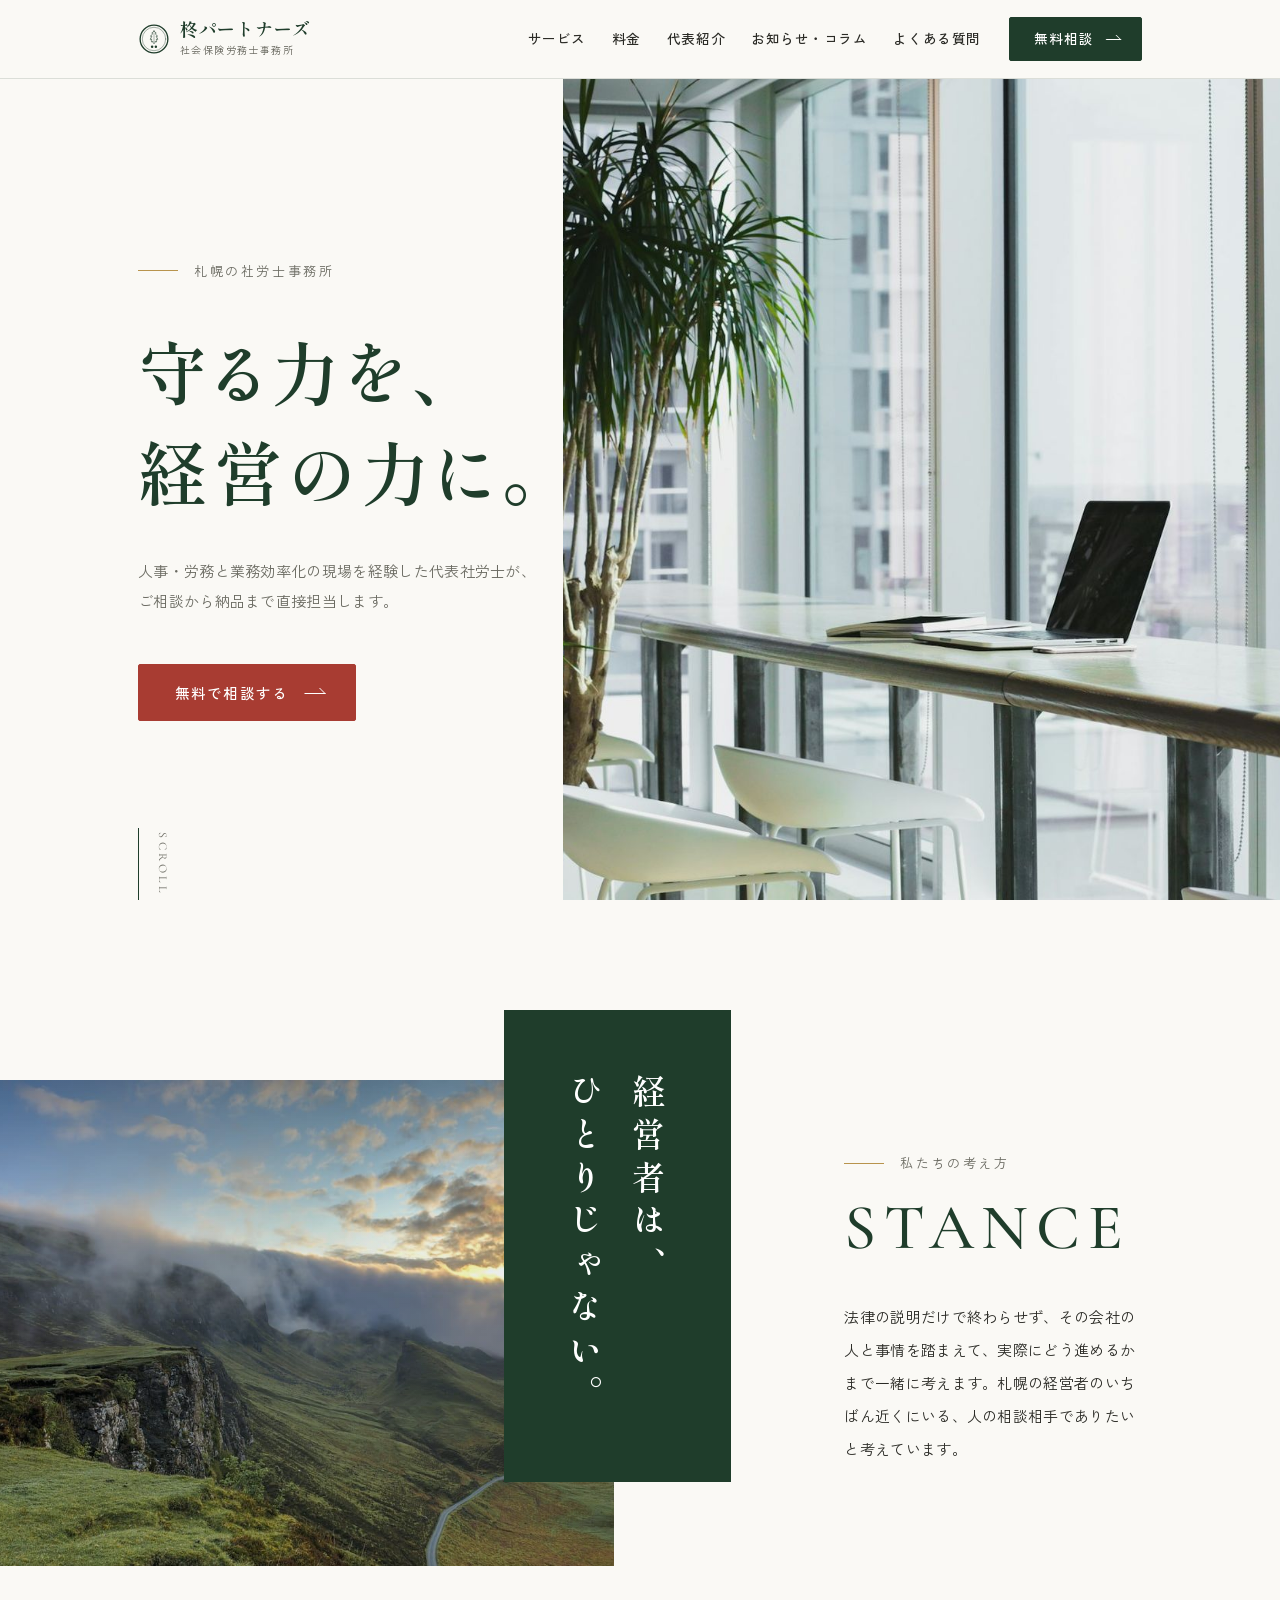
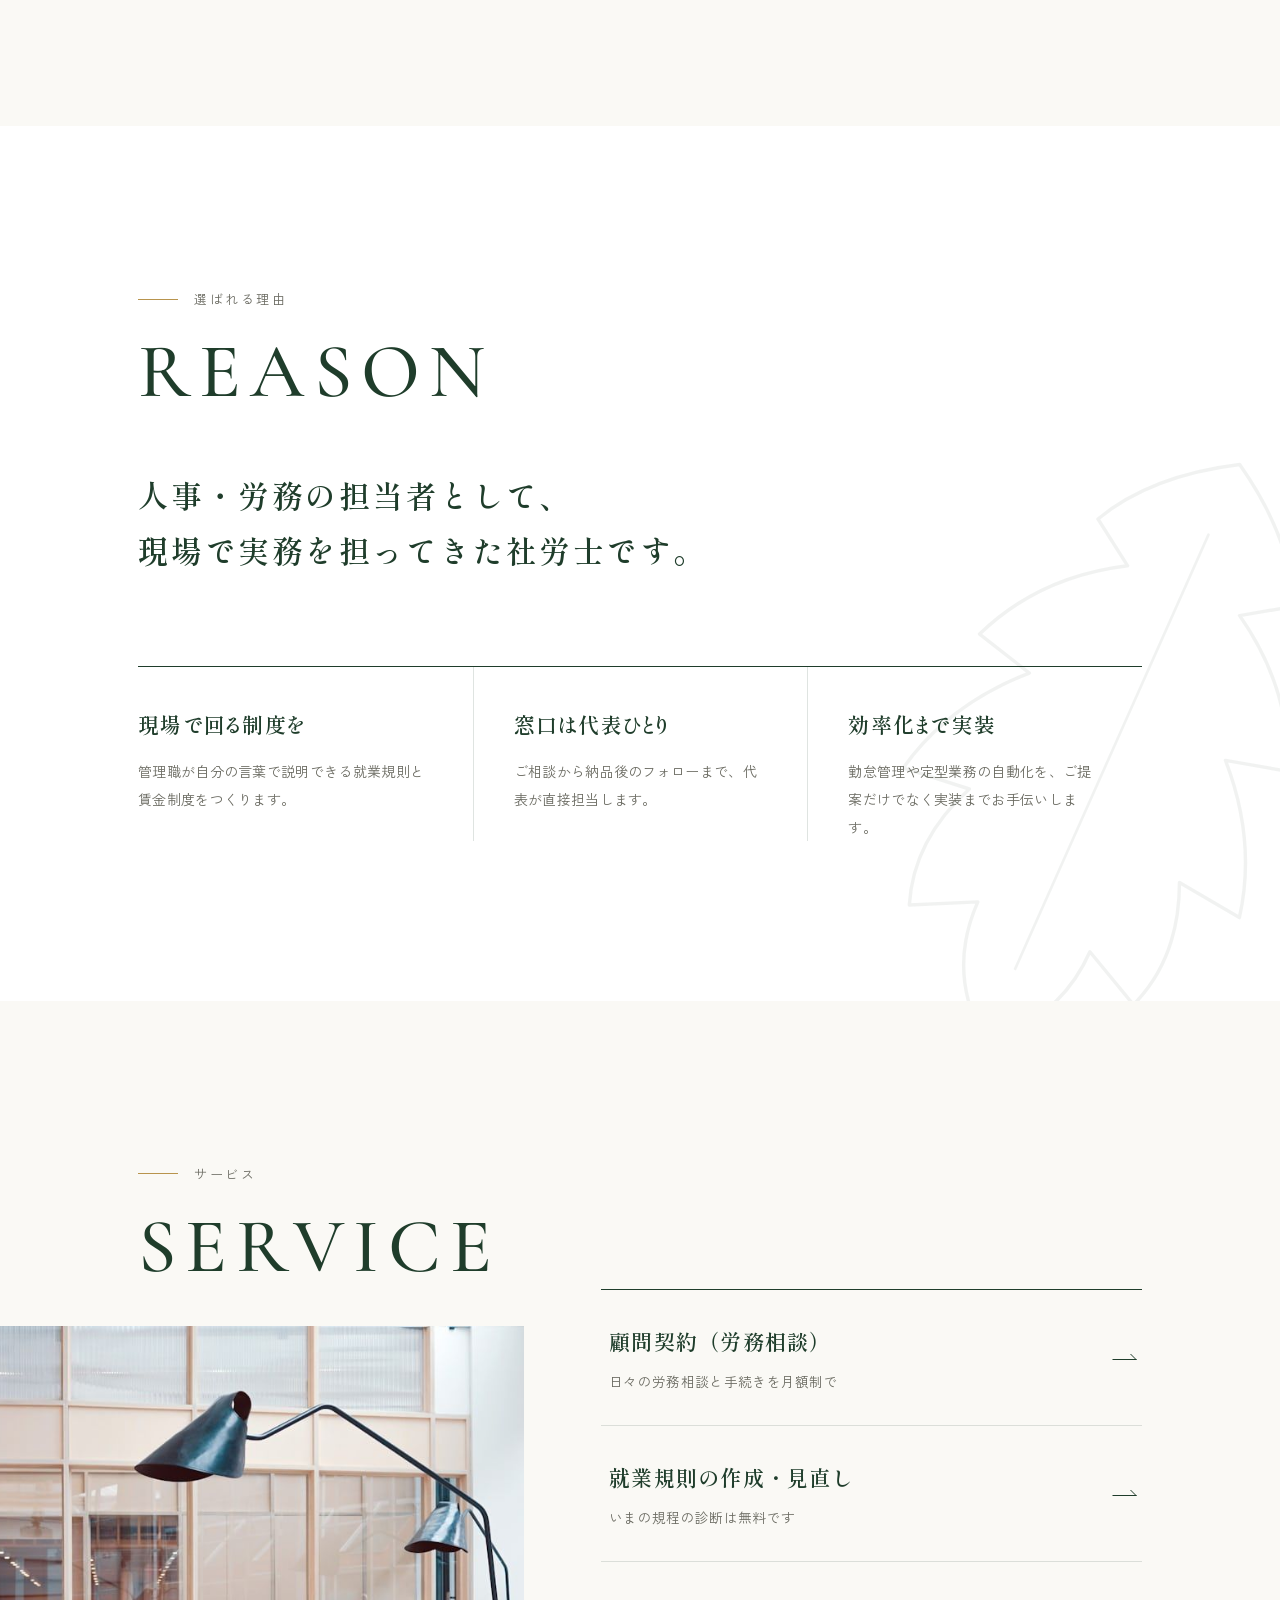
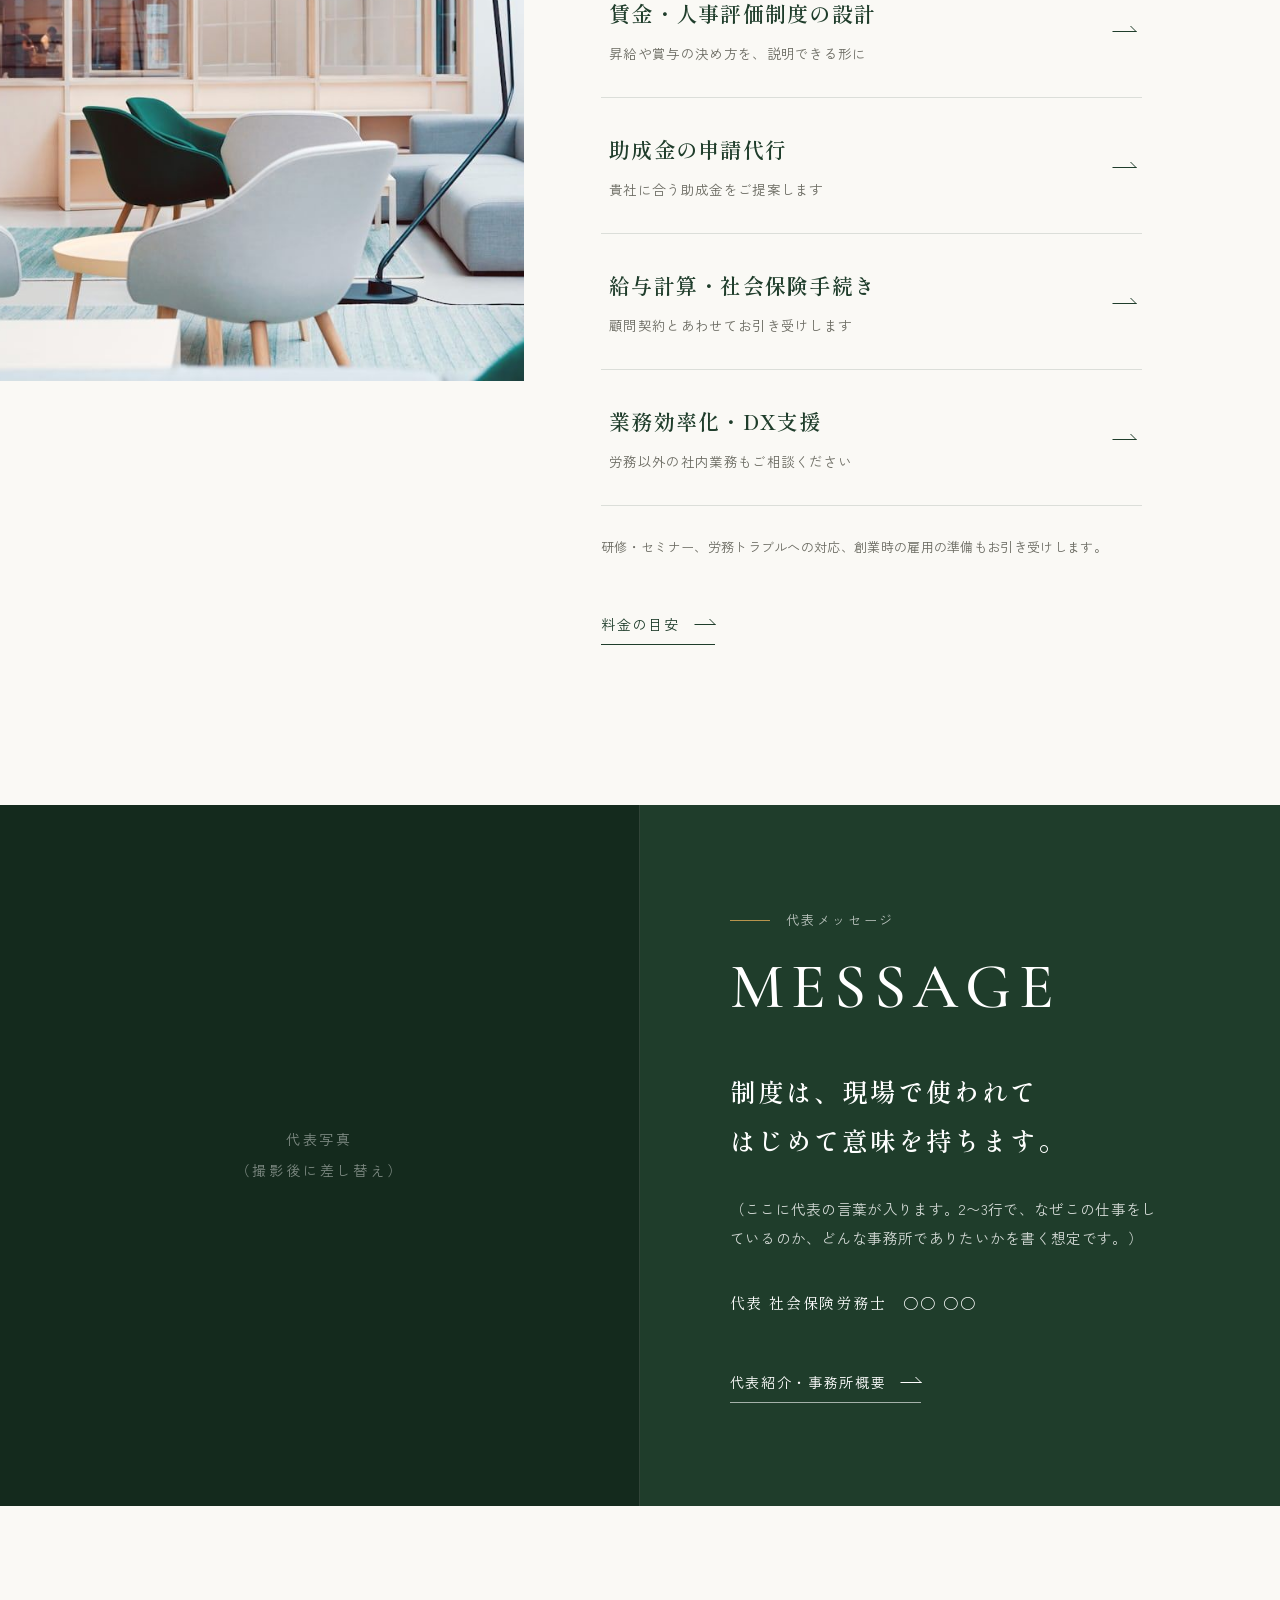
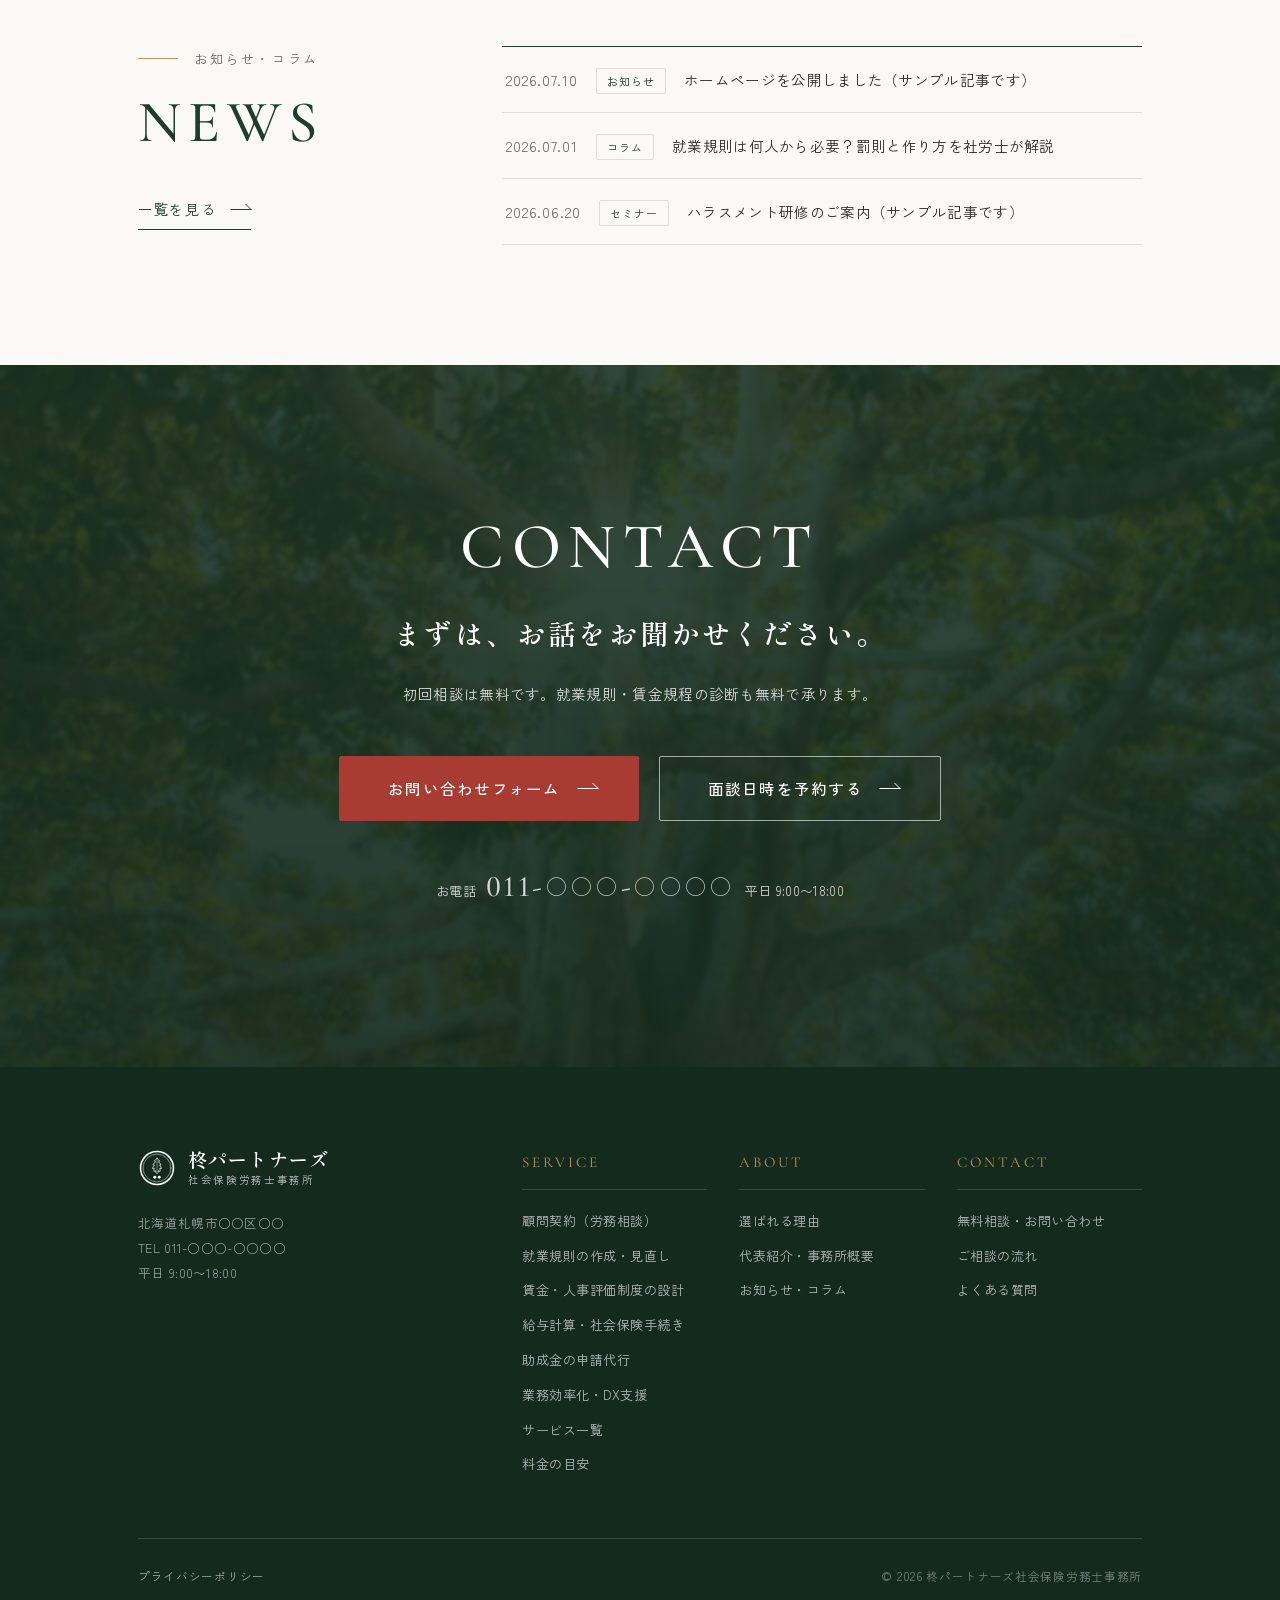
==== commit 48eee9c3: "確認用公開版を更新" ====
--- a/index.html
+++ b/index.html
@@ -8,16 +8,19 @@
   <!-- ================= SEO基本設定 =================
        事務所名・地域名が変わる場合は、このファイル内の
        「柊パートナーズ」「札幌」を一括置換してください。 -->
-  <title>札幌の社会保険労務士|柊パートナーズ社会保険労務士事務所</title>
-  <meta name="description" content="札幌市の中小企業を支える社会保険労務士事務所。労務相談、就業規則・賃金・人事評価制度の設計、助成金の申請代行、給与計算、業務効率化（DX）支援まで、人事・労務の現場を経験した代表社労士が直接対応。就業規則の無料診断も承ります。">
-  <link rel="canonical" href="https://example.com/"><!-- ドメイン取得後に差し替え -->
+  <title>札幌の社労士事務所|労務相談・就業規則・助成金|柊パートナーズ</title>
+  <meta name="description" content="札幌の社労士（社会保険労務士）事務所。中小企業の労務相談、就業規則・賃金制度の設計、助成金の申請代行、給与計算、業務効率化まで、人事・労務の現場を経験した代表社労士が直接対応します。初回相談と就業規則の診断は無料。">
+  <link rel="canonical" href="https://yugosss421-web.github.io/hiiragi-preview/"><!-- ドメイン取得後に差し替え -->
 
   <!-- OGP(SNS共有時の表示) -->
   <meta property="og:type" content="website">
-  <meta property="og:title" content="札幌の社会保険労務士|柊パートナーズ社会保険労務士事務所">
+  <meta property="og:title" content="札幌の社労士事務所|労務相談・就業規則・助成金|柊パートナーズ">
   <meta property="og:description" content="就業規則や賃金制度の設計から、助成金の申請、業務の効率化まで。人事・労務の現場を経験した代表社労士が直接担当します。初回相談無料。">
-  <meta property="og:url" content="https://example.com/">
+  <meta property="og:url" content="https://yugosss421-web.github.io/hiiragi-preview/">
   <meta property="og:locale" content="ja_JP">
+  <meta property="og:site_name" content="柊パートナーズ社会保険労務士事務所">
+  <meta property="og:image" content="https://yugosss421-web.github.io/hiiragi-preview/assets/img/ogp.jpg">
+  <meta name="twitter:card" content="summary_large_image">
 
   <!-- フォント: 英字見出し=Cormorant Garamond / 見出し=しっぽり明朝 / 本文=Zen角ゴシック New -->
   <link rel="preconnect" href="https://fonts.googleapis.com">
@@ -42,7 +45,7 @@
       "streetAddress": "（開業後に住所を記載）"
     },
     "areaServed": "札幌市および北海道全域",
-    "url": "https://example.com/",
+    "url": "https://yugosss421-web.github.io/hiiragi-preview/",
     "telephone": "（開業後に記載）",
     "priceRange": "顧問料 月額20,000円〜"
   }
@@ -103,8 +106,10 @@
   <section class="v4-hero">
     <div class="v4-hero-photo" role="img" aria-label="事務所のイメージ写真"></div>
     <div class="container">
-      <p class="v4-label">札幌市の社会保険労務士事務所</p>
-      <h1 class="v4-hero-title">守る力を、<br>経営の力に。</h1>
+      <h1 class="v4-hero-h1">
+        <span class="v4-label">札幌の社労士事務所</span>
+        <span class="v4-hero-title">守る力を、<br>経営の力に。</span>
+      </h1>
       <p class="v4-hero-lead">人事・労務と業務効率化の現場を経験した代表社労士が、<br class="pc-only">ご相談から納品まで直接担当します。</p>
       <a href="contact.html" class="btn btn-primary">無料で相談する</a>
     </div>
@@ -172,6 +177,38 @@
       <a href="about.html" class="v4-more">代表紹介・事務所概要</a>
     </div>
   </section>
+
+  <!-- ================= 支援事例 =================
+       開業後、実際の事例(お客様の許可を得たもの・匿名加工したもの)が
+       たまったら、この下のコメントを外して公開してください。
+       文章の作り方は docs/事例作成テンプレート.md を参照。
+  
+  <section class="case" id="case">
+    <div class="container">
+      <h2 class="section-title"><span class="en">CASE</span>支援事例</h2>
+      <div class="card-grid card-grid-3">
+        <article class="case-card">
+          <p class="case-tag">業務効率化・DX支援</p>
+          <h3>飲食業/従業員8名(札幌市)</h3>
+          <p class="case-before">課題:紙のタイムカードで、毎月の勤怠集計に8時間</p>
+          <p class="case-after">支援後:勤怠管理ツール導入で集計30分に。給与計算まで一気通貫</p>
+        </article>
+        <article class="case-card">
+          <p class="case-tag">就業規則の見直し</p>
+          <h3>建設業/従業員15名(札幌市)</h3>
+          <p class="case-before">課題:10年前の就業規則のまま。固定残業代の記載も曖昧</p>
+          <p class="case-after">支援後:実態に合わせて全面改定。残業代トラブルの芽を解消</p>
+        </article>
+        <article class="case-card">
+          <p class="case-tag">賃金・人事評価制度</p>
+          <h3>IT業/従業員20名(札幌市)</h3>
+          <p class="case-before">課題:昇給の基準がなく、社員の不満と離職が続く</p>
+          <p class="case-after">支援後:等級・評価制度を設計。評価面談の運用まで定着支援</p>
+        </article>
+      </div>
+    </div>
+  </section>
+  -->
 
   <!-- 6. お知らせ -->
   <section class="v4-news">
--- a/css/style.css
+++ b/css/style.css
@@ -46,20 +46,13 @@
 ul, ol { list-style: none; }
 .container { max-width: var(--container); margin: 0 auto; padding: 0 28px; }
 /* 見出しは約物(、。「」)の前後の空きを詰める */
-h1, h2, h3, .philosophy-text, .worries-close, .profile-message { font-feature-settings: "palt"; }
-.sp-only { display: none; }
+h1,
+h2,
+h3,
+.profile-message { font-feature-settings: "palt"; }
+
+.sp-only { display: none; } /* スマホだけで改行したい箇所に使う(現在は未使用) */
 .pc-only { display: inline; }
-
-/* ---------- フェードイン(見出しだけ。本文やカードは動かさない) ---------- */
-.section-title.reveal, .split-head.reveal, .dx-head.reveal, .philosophy-text.reveal {
-  opacity: 0;
-  transform: translateY(10px);
-  transition: opacity .7s ease, transform .7s ease;
-}
-.reveal.is-visible.is-visible { opacity: 1; transform: none; }
-@media (prefers-reduced-motion: reduce) {
-  .reveal.reveal.reveal { opacity: 1; transform: none; transition: none; }
-}
 
 /* ---------- ボタン(角型+細い矢印) ---------- */
 .btn {
@@ -256,45 +249,7 @@
 }
 
 /* ---------- ヒーロー(左:コピー / 右:写真) ---------- */
-.hero {
-  padding: 0;
-  background: var(--color-bg);
-  border-bottom: 1px solid var(--hairline);
-  position: relative;
-  overflow: hidden;
-}
-.hero-photo {
-  position: absolute;
-  top: 0; right: 0; bottom: 0;
-  width: 42%;
-  background: url("../assets/img/hero.jpg") center / cover no-repeat;
-}
-.hero-photo::after {
-  /* 写真の左下に添える金の細線 */
-  content: "";
-  position: absolute;
-  left: -14px; bottom: 28px;
-  width: 1px; height: 120px;
-  background: var(--color-gold);
-}
-.hero-inner { padding-top: 132px; padding-bottom: 124px; position: relative; }
-.hero-copy { max-width: 54%; }
-.hero-eyebrow {
-  display: inline-flex;
-  align-items: center;
-  gap: 14px;
-  font-size: 12.5px;
-  font-weight: 500;
-  letter-spacing: .2em;
-  color: var(--color-primary);
-  margin-bottom: 30px;
-}
-.hero-eyebrow::before {
-  content: "";
-  width: 36px;
-  height: 1px;
-  background: var(--color-gold);
-}
+
 .hero-title {
   font-family: var(--font-serif);
   font-size: 58px;
@@ -309,33 +264,9 @@
   margin-bottom: 44px;
   font-size: 15px;
 }
-.hero-cta { display: flex; gap: 14px; flex-wrap: wrap; margin-bottom: 26px; }
-.hero-note { font-size: 12.5px; letter-spacing: .06em; color: var(--color-text-soft); }
 
 /* ---------- お知らせ ---------- */
-.news { padding: 56px 0; background: var(--color-bg); border-bottom: 1px solid var(--hairline); }
-.news-inner {
-  display: grid;
-  grid-template-columns: 200px 1fr;
-  gap: 40px;
-  align-items: start;
-}
-.news-heading {
-  font-size: 12.5px;
-  font-weight: 500;
-  letter-spacing: .2em;
-  color: var(--color-text-soft);
-}
-.news-heading .en {
-  display: block;
-  font-family: var(--font-en);
-  font-size: 32px;
-  font-weight: 500;
-  line-height: 1.3;
-  letter-spacing: .1em;
-  color: var(--color-primary);
-  margin-bottom: 4px;
-}
+
 .news-list li {
   display: flex;
   align-items: baseline;
@@ -358,157 +289,8 @@
 .news-list a { color: var(--color-text); transition: color .2s; }
 .news-list a:hover { color: var(--color-primary); text-decoration: underline; text-underline-offset: 4px; }
 
-/* ---------- お悩み ---------- */
-.worries { background: var(--color-white); }
-.worry-list { max-width: 620px; margin: 0 auto 48px; }
-.worry-list li {
-  padding: 17px 12px 17px 40px;
-  border-bottom: 1px solid var(--hairline);
-  position: relative;
-  font-size: 15px;
-}
-.worry-list li:first-child { border-top: 1px solid var(--hairline); }
-.worry-list li::before {
-  content: "";
-  position: absolute;
-  left: 12px; top: 28px;
-  width: 7px; height: 7px;
-  background: var(--color-accent);
-  border-radius: 50%;
-}
-.worry-list strong { color: var(--color-primary); font-weight: 700; }
-.worries-close {
-  text-align: center;
-  font-family: var(--font-serif);
-  font-size: 21px;
-  letter-spacing: .06em;
-  color: var(--color-primary);
-}
-
-/* ---------- 選ばれる理由 ---------- */
-.reason { background: var(--color-bg); }
-.card-grid { display: grid; gap: 40px; }
-.card-grid-3 { grid-template-columns: repeat(3, 1fr); }
-.card-grid-2 { grid-template-columns: repeat(2, 1fr); }
-.reason-list { border-bottom: 1px solid var(--hairline); }
-.reason-card {
-  display: grid;
-  grid-template-columns: 64px 1fr;
-  gap: 0 20px;
-  padding: 40px 0 38px;
-  border-top: 1px solid var(--hairline);
-}
-.reason-card:first-child { border-top-color: var(--color-primary); }
-.reason-num {
-  font-variant-numeric: lining-nums;
-  font-family: var(--font-en);
-  font-size: 22px;
-  letter-spacing: .12em;
-  color: var(--color-gold);
-  line-height: 1.7;
-}
-.reason-card h3 {
-  font-family: var(--font-serif);
-  font-size: 22px;
-  font-weight: 600;
-  color: var(--color-primary);
-  margin: 0 0 12px;
-  line-height: 1.7;
-  letter-spacing: .04em;
-}
-.reason-card p { font-size: 14.5px; color: var(--color-text-soft); grid-column: 2; max-width: 46em; }
-
-/* ---------- DX・効率化(深緑ベタで中盤のリズムを変える) ---------- */
-.dx { background: var(--color-primary); color: var(--color-white); position: relative; overflow: hidden; }
-.dx::after {
-  /* 右上に大きく薄い柊の葉を1枚 */
-  content: "";
-  position: absolute;
-  right: -30px; top: -50px;
-  width: 330px; height: 500px;
-  background: url("data:image/svg+xml,%3Csvg xmlns='http://www.w3.org/2000/svg' viewBox='30 4 60 94' fill='none' stroke='%23ffffff' stroke-width='1' stroke-linejoin='round' stroke-linecap='round'%3E%3Cpath d='M60 10 Q50 16 46 24 L52 28 Q42 34 38 44 L46 46 Q38 54 36 64 L45 63 Q41 72 44 80 L52 76 Q52 86 60 92 Q68 86 68 76 L76 80 Q79 72 75 63 L84 64 Q82 54 74 46 L82 44 Q78 34 68 28 L74 24 Q70 16 60 10 Z'/%3E%3Cpath d='M60 20 L60 82'/%3E%3C/svg%3E") center / contain no-repeat;
-  opacity: .1;
-  transform: rotate(20deg);
-  pointer-events: none;
-}
-.dx .container { position: relative; z-index: 1; }
-.dx-head { display: grid; grid-template-columns: 1.15fr 1fr; gap: 64px; align-items: end; margin-bottom: 72px; }
-.dx-label {
-  font-family: var(--font-en);
-  font-size: 17px;
-  letter-spacing: .2em;
-  color: var(--color-gold);
-  margin-bottom: 18px;
-}
-.dx-title {
-  font-family: var(--font-serif);
-  font-size: 26px;
-  font-weight: 600;
-  line-height: 1.7;
-  letter-spacing: .06em;
-}
-.dx-lead { color: rgba(255, 255, 255, .78); font-size: 14.5px; }
-.dx-grid { display: grid; grid-template-columns: repeat(3, 1fr); gap: 48px; }
-.dx-card { border-top: 1px solid rgba(255, 255, 255, .28); padding-top: 28px; }
-.dx-card h3 {
-  font-family: var(--font-serif);
-  font-size: 18px;
-  font-weight: 600;
-  margin-bottom: 12px;
-  letter-spacing: .04em;
-}
-.dx-card p { font-size: 13.5px; color: rgba(255, 255, 255, .72); }
-.dx-more { margin-top: 64px; }
-
-/* ---------- フィロソフィー(左に写真、右下に深緑の箱を重ねる。文字は縦書き) ---------- */
-.philosophy {
-  background: var(--color-bg);
-  padding: 0 0 150px;
-  position: relative;
-}
-.philosophy::before {
-  content: "";
-  display: block;
-  width: 74%;
-  height: clamp(480px, 30vw, 600px);
-  background:
-    linear-gradient(rgba(20, 42, 29, .18), rgba(20, 42, 29, .18)),
-    url("../assets/img/philosophy.jpg") center / cover no-repeat;
-}
-.philosophy .container {
-  position: absolute;
-  top: 96px;
-  right: max(28px, calc((100vw - var(--container)) / 2 + 28px));
-  max-width: none;
-  margin: 0;
-  padding: 60px 52px;
-  background: var(--color-primary);
-  display: flex;
-  flex-direction: row-reverse;
-  gap: 40px;
-}
-.philosophy-text {
-  writing-mode: vertical-rl;
-  font-family: var(--font-serif);
-  font-size: 32px;
-  font-weight: 600;
-  line-height: 1.9;
-  letter-spacing: .28em;
-  color: var(--color-white);
-  font-feature-settings: normal;
-}
-.philosophy-sub {
-  writing-mode: vertical-rl;
-  height: 19em;
-  font-size: 13.5px;
-  line-height: 2.3;
-  letter-spacing: .2em;
-  color: rgba(255, 255, 255, .82);
-}
-
 /* ---------- サービス(主力3つを大きく+その他は罫線の一覧) ---------- */
-.service { background: var(--color-bg); }
-.service .card-grid { gap: 28px; }
+
 .service-card {
   background: var(--color-white);
   border: 1px solid var(--hairline);
@@ -541,20 +323,6 @@
   width: 12px; height: 1px;
   background: var(--color-gold);
 }
-.service-card .service-caution { margin-top: 16px; font-size: 12px; line-height: 1.8; }
-.service-sub-title {
-  margin: 72px 0 0;
-  padding-bottom: 16px;
-  border-bottom: 1px solid var(--color-primary);
-  font-size: 13px;
-  font-weight: 500;
-  letter-spacing: .2em;
-  color: var(--color-primary);
-}
-.service-sub { display: grid; grid-template-columns: 1fr 1fr; gap: 0 64px; }
-.service-row { padding: 24px 4px; border-bottom: 1px solid var(--hairline); }
-.service-row dt { font-size: 15.5px; font-weight: 700; color: var(--color-primary); letter-spacing: .03em; margin-bottom: 4px; }
-.service-row dd { font-size: 13.5px; color: var(--color-text-soft); }
 
 /* ---------- ご相談の流れ ---------- */
 .flow { background: var(--color-white); }
@@ -587,7 +355,7 @@
 .flow-list p { font-size: 13.5px; color: var(--color-text-soft); }
 
 /* ---------- はじめての方へ(無料診断・助成金用就業規則・創業応援) ---------- */
-.offer { background: var(--color-white); border-top: 1px solid var(--hairline); }
+
 .offer-grid { display: grid; grid-template-columns: repeat(3, 1fr); gap: 28px; }
 .offer-card {
   background: var(--color-bg);
@@ -617,50 +385,11 @@
 }
 .offer-card p { font-size: 13.5px; color: var(--color-text-soft); }
 .offer-card .offer-note { margin-top: 12px; font-size: 12px; line-height: 1.8; }
-.offer-cta { text-align: center; margin-top: 56px; }
+
 .price-table small { display: block; font-size: 12px; font-weight: 400; color: var(--color-text-soft); line-height: 1.6; }
 
-/* ---------- スタートアップ応援 ---------- */
-.startup { background: var(--color-white); padding-top: 0; }
-.startup-box {
-  max-width: 860px;
-  margin: 0 auto;
-  text-align: center;
-  border: 1px solid var(--color-gold);
-  border-radius: 2px;
-  padding: 72px 48px 56px;
-  position: relative;
-  background: var(--color-bg);
-}
-.startup-label {
-  position: absolute;
-  top: -11px;
-  left: 50%;
-  transform: translateX(-50%);
-  background: var(--color-bg);
-  padding: 0 22px;
-  font-family: var(--font-en);
-  font-size: 15px;
-  line-height: 1.5;
-  letter-spacing: .26em;
-  color: var(--color-gold);
-  font-weight: 500;
-  white-space: nowrap;
-}
-.startup-title {
-  font-family: var(--font-serif);
-  font-size: 27px;
-  font-weight: 600;
-  color: var(--color-primary);
-  letter-spacing: .06em;
-  margin-bottom: 22px;
-}
-.startup-text { font-size: 14.5px; color: var(--color-text-soft); margin-bottom: 34px; }
-.startup-text strong { color: var(--color-primary); }
-.startup-note { margin-top: 18px; font-size: 12px; color: var(--color-text-soft); }
-
 /* ---------- 料金 ---------- */
-.price { background: var(--color-bg); border-top: 1px solid var(--hairline); }
+
 .price-table-wrap, .office-table-wrap { overflow-x: auto; }
 .price-table, .office-table {
   width: 100%;
@@ -691,15 +420,6 @@
 .price-layout .sim-box { max-width: none; margin: 0; padding: 34px 28px 30px; }
 .price-layout .sim-result-value { font-size: 30px; }
 .price-note { text-align: center; margin-top: 26px; font-size: 13.5px; color: var(--color-text-soft); }
-
-/* トップページの料金要約 */
-.price-digest { display: grid; grid-template-columns: repeat(3, 1fr); gap: 40px; max-width: 980px; margin: 0 auto; }
-.price-digest > div { border-top: 1px solid var(--color-primary); padding-top: 22px; }
-.price-digest dt { font-size: 13.5px; letter-spacing: .06em; color: var(--color-text-soft); margin-bottom: 4px; }
-.price-digest dd { font-family: var(--font-serif); font-size: 30px; font-weight: 600; line-height: 1.5; letter-spacing: .04em; color: var(--color-primary); }
-.price-digest dd small { font-size: 15px; font-weight: 500; margin-left: 2px; }
-.price-more { text-align: center; margin-top: 56px; }
-.profile-more { margin-top: 30px; }
 
 /* ---------- 下層ページ共通(料金・代表紹介など) ---------- */
 .page-wrap { padding: 64px 0 110px; }
@@ -735,51 +455,7 @@
 .notfound-links a { font-size: 14.5px; color: var(--color-primary); border-bottom: 1px solid var(--color-gold); padding-bottom: 3px; }
 
 /* ---------- かんたん労務診断 ---------- */
-.shindan { background: var(--color-white); }
-.shindan-box { max-width: 760px; margin: 0 auto; }
-.shindan-title {
-  font-family: var(--font-serif);
-  font-size: 34px;
-  font-weight: 600;
-  color: var(--color-primary);
-  text-align: center;
-  letter-spacing: .08em;
-  margin-bottom: 20px;
-}
-.shindan-title::after {
-  content: "";
-  display: block;
-  width: 96px; height: 24px;
-  background: url("data:image/svg+xml,%3Csvg xmlns='http://www.w3.org/2000/svg' viewBox='0 0 96 24' fill='none' stroke='%23b8944d' stroke-linejoin='round' stroke-linecap='round'%3E%3Cpath d='M0 12H36M60 12H96' stroke-width='1'/%3E%3Cg transform='translate(48 12) scale(.25) translate(-60 -51)' stroke-width='4.5'%3E%3Cpath d='M60 10 Q50 16 46 24 L52 28 Q42 34 38 44 L46 46 Q38 54 36 64 L45 63 Q41 72 44 80 L52 76 Q52 86 60 92 Q68 86 68 76 L76 80 Q79 72 75 63 L84 64 Q82 54 74 46 L82 44 Q78 34 68 28 L74 24 Q70 16 60 10 Z'/%3E%3Cpath d='M60 22 L60 80'/%3E%3C/g%3E%3C/svg%3E") center / contain no-repeat;
-  margin: 16px auto 0;
-}
-.shindan-lead { text-align: center; color: var(--color-text-soft); font-size: 14.5px; margin-bottom: 48px; }
-.shindan-list { border-top: 1px solid var(--hairline); margin-bottom: 36px; }
-.shindan-list li { border-bottom: 1px solid var(--hairline); }
-.shindan-list label {
-  display: flex;
-  align-items: flex-start;
-  gap: 16px;
-  padding: 17px 10px;
-  cursor: pointer;
-  font-size: 14.5px;
-  transition: background .2s;
-}
-.shindan-list label:hover { background: var(--color-bg); }
-.shindan-list input { margin-top: 9px; accent-color: var(--color-primary); width: 16px; height: 16px; flex-shrink: 0; }
-.shindan-result {
-  background: var(--color-primary-soft);
-  border-radius: 4px;
-  padding: 26px 30px;
-  margin-bottom: 36px;
-}
-.shindan-result-title {
-  font-size: 13px;
-  font-weight: 700;
-  letter-spacing: .12em;
-  color: var(--color-primary);
-  margin-bottom: 10px;
-}
+
 #shindan-recs li {
   display: inline-block;
   font-size: 13.5px;
@@ -791,8 +467,6 @@
   padding: 5px 16px;
   margin: 0 8px 8px 0;
 }
-.shindan-cta { text-align: center; }
-.shindan-note { margin-top: 18px; font-size: 12.5px; color: var(--color-text-soft); }
 
 /* ---------- 支援事例(公開時に使用) ---------- */
 .case { background: var(--color-bg); border-top: 1px solid var(--hairline); }
@@ -824,7 +498,7 @@
 .case-after { color: var(--color-primary); font-weight: 500; }
 
 /* ---------- 代表紹介 ---------- */
-.profile { background: var(--color-bg); border-top: 1px solid var(--hairline); }
+
 .profile-inner {
   display: grid;
   grid-template-columns: 300px 1fr;
@@ -912,7 +586,7 @@
 }
 
 /* ---------- 事務所概要 ---------- */
-.office { background: var(--color-bg); border-top: 1px solid var(--hairline); }
+
 .office-table th {
   width: 170px;
   background: var(--color-primary-soft);
@@ -929,7 +603,7 @@
   color: var(--color-white);
   padding: 130px 0;
 }
-.contact-inner { text-align: center; max-width: 760px; }
+
 .contact-layout { display: grid; grid-template-columns: 1fr 1.3fr; gap: clamp(48px, 5vw, 88px); align-items: start; }
 .contact-layout .contact-title { line-height: 1.7; }
 .contact-layout .contact-lead { margin-bottom: 40px; }
@@ -1003,14 +677,14 @@
 .form-thanks:focus { outline: none; }
 .form-thanks-title { font-family: var(--font-serif); font-size: 22px; font-weight: 600; color: var(--color-primary); letter-spacing: .06em; margin-bottom: 14px; }
 .form-thanks p:last-child { font-size: 14px; color: var(--color-text-soft); }
-.contact-btns { display: flex; gap: 16px; justify-content: center; flex-wrap: wrap; }
+
 .btn-ghost {
   border-color: rgba(255, 255, 255, .6);
   color: var(--color-white);
   background: transparent;
 }
 .btn-ghost:hover { background: var(--color-white); color: var(--color-primary); border-color: var(--color-white); }
-.contact-note { margin-top: 16px; font-size: 12.5px; opacity: .75; }
+
 .contact-title {
   font-family: var(--font-serif);
   font-size: 34px;
@@ -1019,8 +693,6 @@
   margin-bottom: 26px;
 }
 .contact-lead { opacity: .85; margin-bottom: 44px; font-size: 14.5px; }
-.contact-tel { margin-top: 24px; font-size: 13.5px; opacity: .85; }
-.contact-tel strong { font-size: 19px; letter-spacing: .06em; margin-left: 6px; font-family: var(--font-serif); }
 
 /* ---------- フッター ---------- */
 .site-footer { background: var(--color-primary-dark); color: rgba(255, 255, 255, .82); padding: 80px 0 32px; }
@@ -1229,8 +901,6 @@
 /* 一覧ページ */
 .news-index { max-width: 760px; margin: 0 auto; padding: 64px 0 110px; }
 .news-index .news-list li:first-child { border-top: 1px solid var(--hairline); }
-.news-more { text-align: right; margin-top: 14px; }
-.news-more a { font-size: 12.5px; letter-spacing: .08em; color: var(--color-primary); border-bottom: 1px solid var(--color-gold); padding-bottom: 2px; }
 
 /* =====================================================
    トップページ(v4: 6区画。写真と余白で見せる)
@@ -1253,7 +923,8 @@
 .v4-hero { position: relative; min-height: calc(100vh - 79px); min-height: calc(100svh - 79px); display: flex; align-items: center; overflow: hidden; background: var(--color-bg); }
 .v4-hero-photo { position: absolute; top: 0; right: 0; bottom: 0; width: 56%; background: url("../assets/img/hero.jpg") center / cover no-repeat; }
 .v4-hero .container { position: relative; z-index: 1; width: 100%; }
-.v4-hero-title { font-family: var(--font-serif); font-size: clamp(44px, 5.4vw, 84px); font-weight: 600; line-height: 1.45; letter-spacing: .1em; color: var(--color-primary); margin: 36px 0 36px; }
+.v4-hero-h1 { font-size: inherit; font-weight: 400; margin: 0; } /* 検索語(札幌の社労士事務所)と主コピーを1つの大見出しにまとめる */
+.v4-hero-title { display: block; font-family: var(--font-serif); font-size: clamp(44px, 5.4vw, 84px); font-weight: 600; line-height: 1.45; letter-spacing: .1em; color: var(--color-primary); margin: 36px 0 36px; }
 .v4-hero-lead { font-size: 15px; color: var(--color-text-soft); margin-bottom: 48px; }
 .v4-scroll { position: absolute; left: max(28px, calc((100vw - var(--container)) / 2 + 28px)); bottom: 0; display: flex; flex-direction: column; align-items: center; gap: 12px; font-family: var(--font-en); font-size: 12px; letter-spacing: .3em; writing-mode: vertical-rl; color: var(--color-text-soft); }
 .v4-scroll::after { content: ""; width: 1px; height: 72px; background: var(--color-primary); }
@@ -1349,29 +1020,29 @@
 
 /* ---------- レスポンシブ ---------- */
 @media (max-width: 900px) {
-    .card-grid-3, .card-grid-2, .dx-grid { grid-template-columns: 1fr; }
+    
   .global-nav { display: none; }        /* PC用ナビを隠し… */
   .nav-toggle { display: flex; }        /* …ハンバーガーに切り替え */
-  .btn-header { display: none; }        /* ヘッダーの無料相談はメニュー内のCTAに集約 */
-  .hero-photo { position: static; width: 100%; height: 230px; }
-  .hero-photo::after { display: none; }
-  .hero-inner { padding-top: 52px; padding-bottom: 68px; }
-  .hero-copy { max-width: none; }
+  .btn-header { display: none; }        
+  
+  
+  
+  
   .hero-title { font-size: 38px; margin-bottom: 22px; }
   .hero-lead { margin-bottom: 34px; }
-  .hero-cta .btn { width: 100%; }
+  
     .section-title .en { font-size: 36px; }
   .section-title.ja { font-size: 24px; }
   .split { grid-template-columns: 1fr; gap: 0; }
   .split-head { position: static; margin-bottom: 40px; }
   .split-head .section-title { margin-bottom: 22px; }
-  .reason-card { grid-template-columns: 44px 1fr; gap: 0 12px; padding: 30px 0 28px; }
-  .reason-card h3 { font-size: 19px; }
-  .dx-head { grid-template-columns: 1fr; gap: 22px; margin-bottom: 44px; }
-  .dx-title { font-size: 26px; }
-  .dx-more { margin-top: 44px; }
-  .service-sub-title { margin-top: 48px; }
-  .service-sub { grid-template-columns: 1fr; }
+  
+  
+  
+  
+  
+  
+  
   .flow-list { grid-template-columns: 1fr; border-top: none; }
   .flow-list li { padding: 26px 0 26px 26px; border-left: 1px solid var(--color-primary); }
   .flow-list li::before { left: -4px; top: 36px; }
@@ -1382,38 +1053,31 @@
   .section-lead { margin: -28px 0 40px; }
   .profile-inner { grid-template-columns: 1fr; gap: 36px; }
   .profile-photo { width: 100%; max-width: 280px; margin: 0 auto; }
+  
   .sp-only { display: inline; }
   .pc-only { display: none; }
   section { padding: 72px 0; }
-  .startup-box { padding: 56px 24px 44px; }
-  .dx-grid { gap: 28px; }
-  .philosophy { padding-bottom: 72px; }
-  .philosophy::before { width: 100%; height: 260px; }
-  .philosophy .container {
-    position: relative;
-    top: auto; right: auto;
-    width: 82%;
-    margin: -56px 0 0 auto;
-    padding: 40px 28px;
-    gap: 26px;
-    justify-content: center;
-  }
-  .philosophy-text { font-size: 24px; }
-  .philosophy-sub { height: 17em; font-size: 12.5px; }
-  .dx::after { width: 200px; height: 300px; top: -30px; }
-  .news-inner { grid-template-columns: 1fr; gap: 16px; }
+  
+  
+  
+  
+  
+  
+  
+  
+  
   .news-list li { flex-wrap: wrap; gap: 10px; }
-  .contact-btns { flex-direction: column; align-items: center; }
+  
   .flow-steps { grid-template-columns: 1fr; }
-  .price-digest { grid-template-columns: 1fr; gap: 24px; }
-  .price-digest dd { font-size: 26px; }
-  .price-more { margin-top: 40px; }
+  
+  
+  
   .page-wrap { padding: 44px 0 72px; }
   .page-title { font-size: 24px; margin-bottom: 40px; }
   .page-block { margin-top: 72px; }
   .page-cta { margin-top: 64px; }
   .offer-grid { grid-template-columns: 1fr; gap: 20px; }
-  .offer-cta { margin-top: 40px; }
+  
   .contact-layout { grid-template-columns: 1fr; gap: 44px; }
   .contact-form, .form-thanks { padding: 30px 20px 28px; }
   .form-2col, .form-checks { grid-template-columns: 1fr; }
